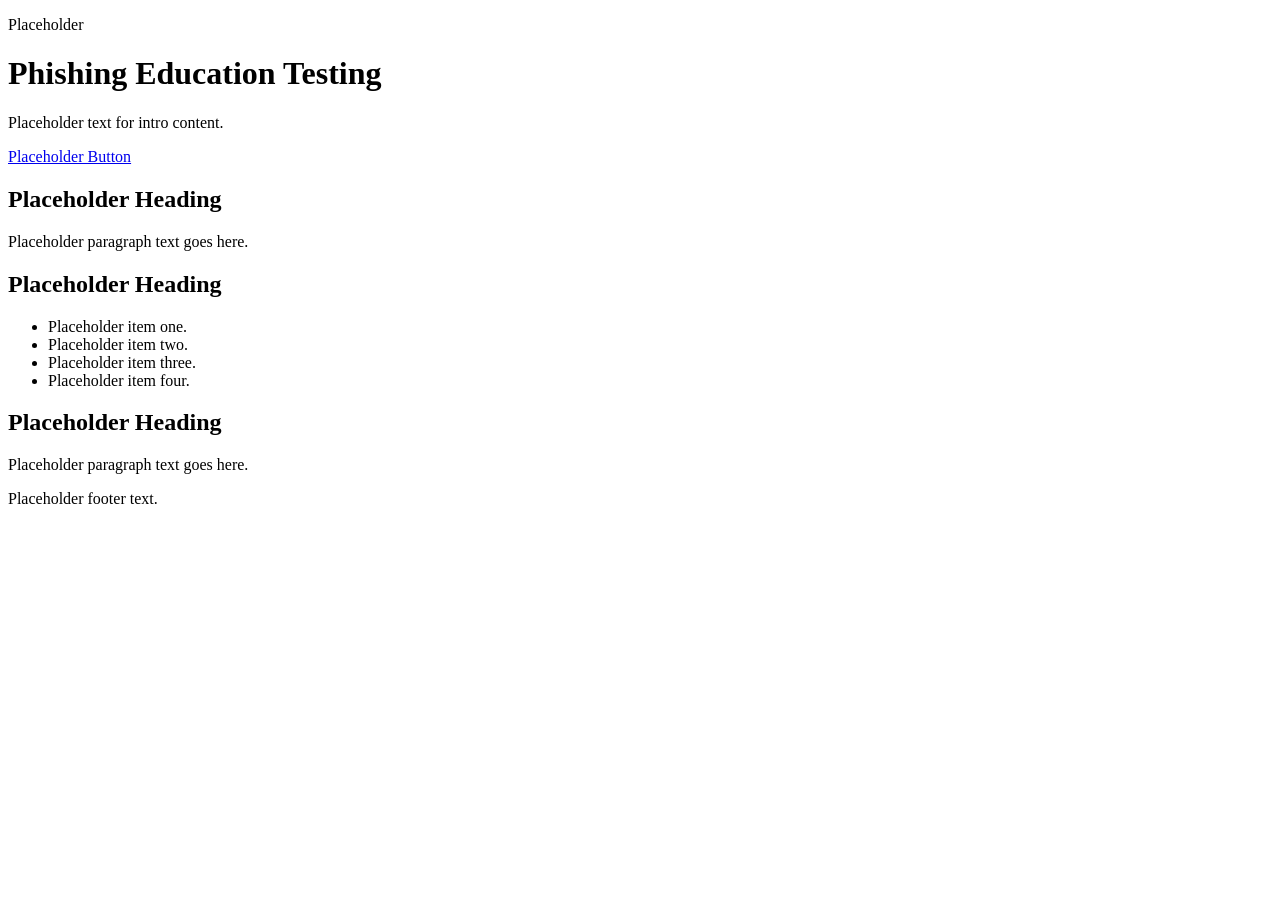
==== index.html @ fb01d498 "Update header title for phishing education page" ====
<!DOCTYPE html>
<html lang="en">
  <head>
    <meta charset="UTF-8" />
    <meta name="viewport" content="width=device-width, initial-scale=1.0" />
    <title>Phishing Education Testing</title>
    <meta name="description" content="Placeholder site for a phishing education project." />
    <link rel="stylesheet" href="styles.css" />
  </head>
  <body>
    <header class="hero">
      <div class="container">
        <p class="eyebrow">Placeholder</p>
        <h1>Phishing Education Testing</h1>
        <p class="subtitle">Placeholder text for intro content.</p>
        <a class="button" href="#section-one">Placeholder Button</a>
      </div>
    </header>

    <main>
      <section class="section" id="section-one">
        <div class="container">
          <h2>Placeholder Heading</h2>
          <p>Placeholder paragraph text goes here.</p>
        </div>
      </section>

      <section class="section alt">
        <div class="container">
          <h2>Placeholder Heading</h2>
          <ul>
            <li>Placeholder item one.</li>
            <li>Placeholder item two.</li>
            <li>Placeholder item three.</li>
            <li>Placeholder item four.</li>
          </ul>
        </div>
      </section>

      <section class="section">
        <div class="container">
          <h2>Placeholder Heading</h2>
          <p>Placeholder paragraph text goes here.</p>
        </div>
      </section>
    </main>

    <footer class="footer">
      <div class="container">
        <p>Placeholder footer text.</p>
      </div>
    </footer>
  </body>
</html>
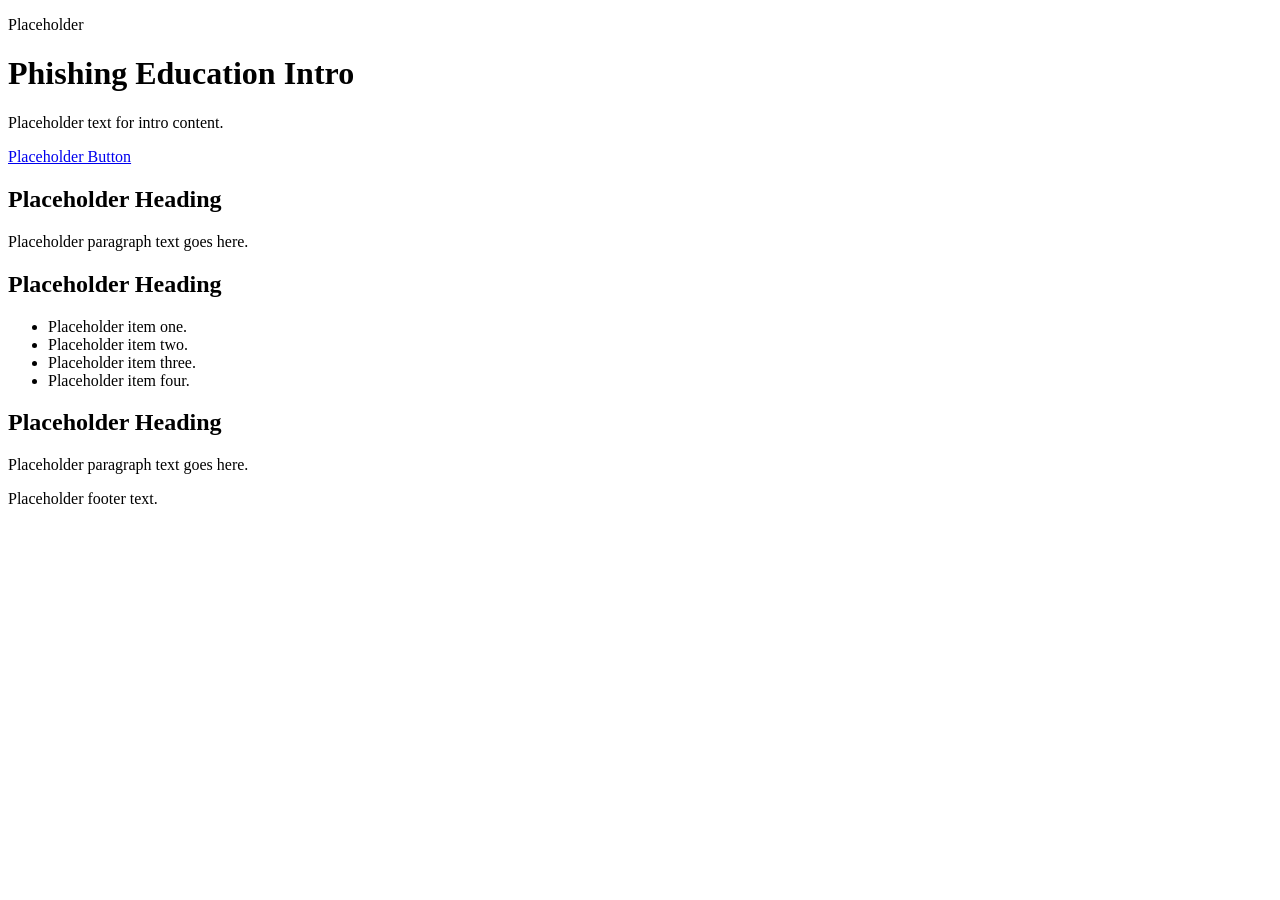
==== commit 950f533a: "Local Commit Test" ====
--- a/index.html
+++ b/index.html
@@ -11,7 +11,7 @@
     <header class="hero">
       <div class="container">
         <p class="eyebrow">Placeholder</p>
-        <h1>Phishing Education Testing</h1>
+        <h1>Phishing Education Intro</h1>
         <p class="subtitle">Placeholder text for intro content.</p>
         <a class="button" href="#section-one">Placeholder Button</a>
       </div>
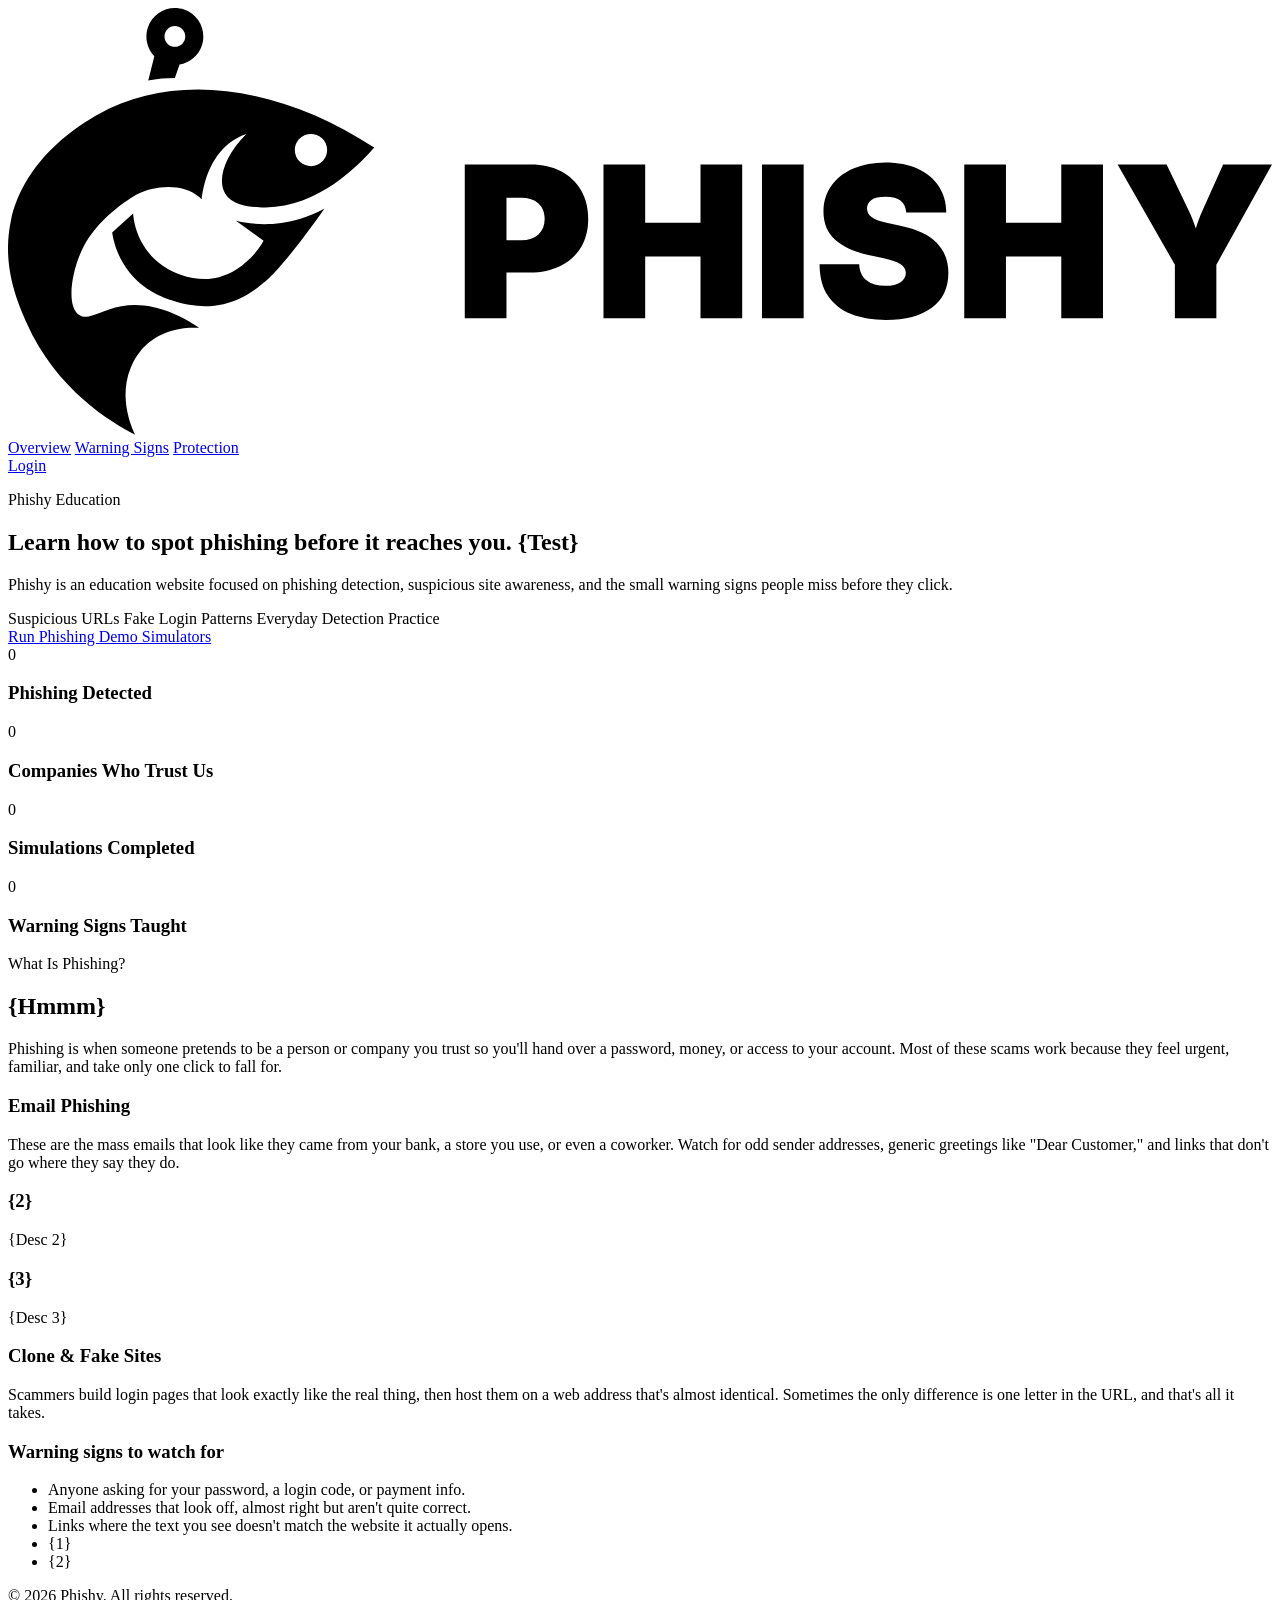
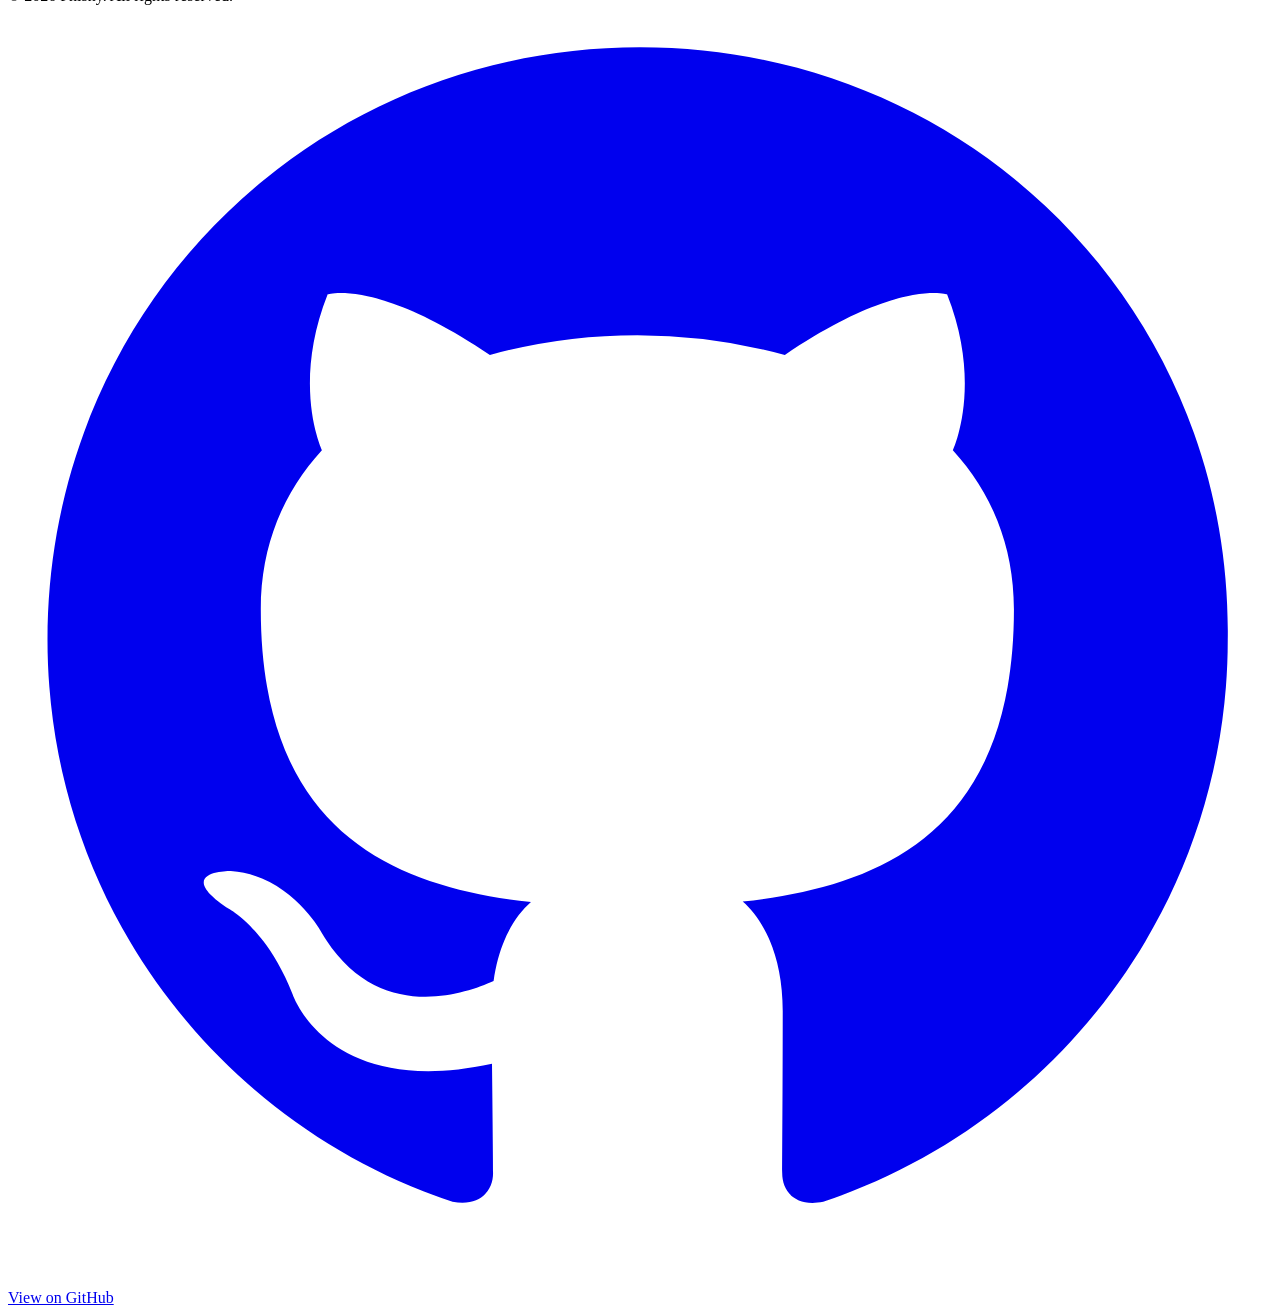
==== commit 69c549c5: "Fixed HTML In URL" ====
--- a/index.html
+++ b/index.html
@@ -5,49 +5,180 @@
     <meta name="viewport" content="width=device-width, initial-scale=1.0" />
     <title>Phishing Education Testing</title>
     <meta name="description" content="Placeholder site for a phishing education project." />
-    <link rel="stylesheet" href="styles.css" />
+    <link rel="icon" type="image/png" href="assets/icon.svg" />
+    <link rel="preconnect" href="https://fonts.googleapis.com" />
+    <link rel="preconnect" href="https://fonts.gstatic.com" crossorigin />
+    <link
+      href="https://fonts.googleapis.com/css2?family=Poppins:wght@400;500;600;700&display=swap"
+      rel="stylesheet"
+    />
+    <link rel="stylesheet" href="css/styles.css" />
+    <script src="js/script.js" defer></script>
   </head>
   <body>
-    <header class="hero">
-      <div class="container">
-        <p class="eyebrow">Placeholder</p>
-        <h1>Phishing Education Intro</h1>
-        <p class="subtitle">Placeholder text for intro content.</p>
-        <a class="button" href="#section-one">Placeholder Button</a>
+    <header class="top-bar">
+      <div class="top-bar-shell top-bar-inner">
+        <div class="top-bar-left">
+          <a class="brand" href="#">
+            <svg
+              class="topbar-logo"
+              id="Layer_2"
+              data-name="Layer 2"
+              xmlns="http://www.w3.org/2000/svg"
+              viewBox="0 0 509.56 172.07"
+              aria-label="Phishy by Group 5"
+              role="img"
+            >
+              <g id="Layer_3" data-name="Layer 3">
+                <g>
+                  <path
+                    class="logo-accent"
+                    d="M91.88,85.73c3.72,2.69,7.43,5.38,11.15,8.08-1.21,2.16-3.29,5.32-6.69,8.33-2.05,1.82-5.66,4.98-11.3,6.4-4.79,1.21-9.96.86-15.49-1.04-7.07-2.43-11.16-6.92-12.14-8.04-5.78-6.55-6.75-13.91-6.98-16.58-2.81,2.55-5.63,5.1-8.44,7.65.49,3.24,1.96,9.81,7.01,16.1,5.88,7.3,13.16,9.92,16.99,11.23,8.02,2.76,14.97,2.88,20.87,1.55,8.08-1.82,13.3-6.22,16.96-9.26,1.44-1.2,3.92-3.39,10.4-11.42,3.43-4.26,8.1-10.3,13.33-17.91-3.51,1.97-9.47,4.76-17.36,5.85-7.9,1.09-14.39.03-18.3-.92Z"
+                  />
+                  <path
+                    class="logo-accent"
+                    d="M56.51,29.27c1.63-.33,3.46-.62,5.45-.81,1.92-.18,3.7-.24,5.31-.23.63-1.81,1.26-3.62,1.89-5.43,4.02-.67,7.54-3.47,8.96-7.59,2.06-5.99-1.13-12.52-7.12-14.58-5.99-2.06-12.52,1.13-14.58,7.12-1.45,4.2-.31,8.67,2.57,11.67-.83,3.29-1.65,6.57-2.48,9.86ZM64.16,8.69c1.54-1.72,4.19-1.87,5.91-.33,1.72,1.54,1.87,4.19.33,5.91-1.54,1.72-4.19,1.87-5.91.33-1.72-1.54-1.87-4.19-.33-5.91Z"
+                  />
+                </g>
+                <g class="logo-primary">
+                  <path d="M184.14,125.05v-61.99h26.71c4.6,0,8.63.91,12.09,2.73,3.45,1.82,6.14,4.38,8.07,7.68,1.93,3.3,2.89,7.16,2.89,11.57s-.98,8.27-2.95,11.5c-1.97,3.23-4.73,5.73-8.28,7.49-3.55,1.76-7.68,2.64-12.4,2.64h-9.32v18.39h-16.81ZM200.95,93.6h5.91c2.97,0,5.29-.78,6.97-2.33,1.68-1.55,2.52-3.63,2.52-6.24s-.84-4.78-2.52-6.26c-1.68-1.48-4-2.23-6.97-2.23h-5.91v17.06Z" />
+                  <path d="M240.06,125.05v-61.99h16.81v23.55h22.3v-23.55h16.81v61.99h-16.81v-24.88h-22.3v24.88h-16.81Z" />
+                  <path d="M320.76,63.06v61.99h-16.81v-61.99h16.81Z" />
+                  <path d="M353.96,125.8c-5.38,0-10.07-.8-14.08-2.39-4.01-1.6-7.12-4.06-9.34-7.38s-3.34-7.59-3.37-12.77h15.97c.14,2.86,1.12,5.03,2.95,6.51,1.83,1.48,4.37,2.23,7.61,2.23,2.69,0,4.74-.49,6.14-1.48,1.4-.98,2.1-2.24,2.1-3.76,0-1.39-.69-2.55-2.08-3.49-1.39-.94-3.8-1.77-7.24-2.5l-6.24-1.33c-5.46-1.16-9.77-3.15-12.92-5.97-3.15-2.81-4.72-6.65-4.72-11.5,0-3.94,1.07-7.38,3.2-10.34,2.13-2.95,5.08-5.26,8.84-6.91,3.76-1.65,8.09-2.48,13-2.48s9.35.84,13,2.52c3.65,1.68,6.46,4.04,8.45,7.07,1.98,3.04,2.99,6.58,3.02,10.63h-16.14c-.14-2.02-.88-3.6-2.23-4.72s-3.38-1.68-6.09-1.68-4.51.44-5.7,1.33-1.79,2.02-1.79,3.41c0,1.47.65,2.66,1.96,3.58,1.3.92,3.43,1.69,6.37,2.33l5.08,1.08c6.85,1.44,11.79,3.79,14.83,7.03s4.56,7.22,4.56,11.94c0,6.13-2.23,10.84-6.68,14.12-4.45,3.29-10.6,4.93-18.45,4.93Z" />
+                  <path d="M385.5,125.05v-61.99h16.81v23.55h22.3v-23.55h16.81v61.99h-16.81v-24.88h-22.3v24.88h-16.81Z" />
+                  <path d="M470.41,125.05v-21.55l-23.09-40.44h19.76l8.94,18.72c.55,1.14,1.06,2.29,1.52,3.45s.89,2.4,1.31,3.7c.8-2.64,1.69-5.02,2.66-7.16l8.36-18.72h19.68l-22.42,40.44v21.55h-16.72Z" />
+                </g>
+                <path
+                  class="logo-primary"
+                  d="M36.27,42.96c-5.64,3.22-29.71,16.98-35.16,43.08-3.72,17.8,2.76,32.61,6.37,40.82,11.84,26.92,34.33,40.3,43.81,45.2-1.38-2.84-6.84-14.9-1.82-27.08,2.16-5.24,5.39-8.37,6.09-9.02,8.19-7.73,19-7.2,21.46-7.02-8.16-5.5-19.29-10.78-31.29-8.72-8.71,1.49-13.19,6.04-17.04,3.51-5.41-3.55-3.06-18.15,1.74-27.44,5.86-11.34,17.38-18.59,20.26-20.41.39-.25.62-.4.97-.59,8.11-4.27,19.31-4.45,25.42.9h0s0,0,0,0c.38.34.72.66,1.02.94.4-3.71,2.3-17.07,12.92-23.9,1.4-.9,3.07-1.77,5.07-2.46-8.75,8.7-11.91,18.54-8.51,24.11,3.22,5.28,11.55,5.43,15.6,5.51,21.42.38,38.09-16.8,44.43-24.11-37.49-24.81-80.46-30.98-111.35-13.32ZM126.99,61.61c-2.4,2.68-6.52,2.91-9.2.51-2.68-2.4-2.91-6.52-.51-9.2,2.4-2.68,6.52-2.91,9.2-.51,2.68,2.4,2.91,6.52.51,9.2Z"
+                />
+            </svg>
+          </a>
+          <nav class="top-nav" aria-label="Primary">
+            <a href="#">Overview</a>
+            <a href="#">Warning Signs</a>
+            <a href="#">Protection</a>
+          </nav>
+        </div>
+        <a class="login-button" href="#login">Login</a>
       </div>
     </header>
 
-    <main>
-      <section class="section" id="section-one">
-        <div class="container">
-          <h2>Placeholder Heading</h2>
-          <p>Placeholder paragraph text goes here.</p>
+    <section class="hero-section">
+      <div class="hero-island">
+        <div class="container hero-layout">
+          <div class="hero-copy">
+            <p class="eyebrow">Phishy Education</p>
+            <h1>Learn how to spot phishing before it reaches you. {Test}</h1>
+            <p class="subtitle">
+              Phishy is an education website focused on phishing detection, suspicious site awareness,
+              and the small warning signs people miss before they click.
+            </p>
+            <div class="hero-proof">
+              <span>Suspicious URLs</span>
+              <span>Fake Login Patterns</span>
+              <span>Everyday Detection Practice</span>
+            </div>
+            <a class="hero-demo-button" href="demo/">Run Phishing Demo Simulators</a>
+          </div>
         </div>
-      </section>
+      </div>
+    </section>
 
-      <section class="section alt">
-        <div class="container">
-          <h2>Placeholder Heading</h2>
+    <section class="info-band-section">
+      <div class="container info-band-layout">
+        <article class="info-band-item">
+          <span class="info-band-value" data-count="12480">0</span>
+          <h3>Phishing Detected</h3>
+        </article>
+        <article class="info-band-item">
+          <span class="info-band-value" data-count="38">0</span>
+          <h3>Companies Who Trust Us</h3>
+        </article>
+        <article class="info-band-item">
+          <span class="info-band-value" data-count="4920">0</span>
+          <h3>Simulations Completed</h3>
+        </article>
+        <article class="info-band-item">
+          <span class="info-band-value" data-count="87">0</span>
+          <h3>Warning Signs Taught</h3>
+        </article>
+      </div>
+    </section>
+
+    <section class="phishing-info-section">
+      <div class="container phishing-info-layout">
+        <header class="phishing-info-header">
+          <p class="eyebrow">What Is Phishing?</p>
+          <h2>{Hmmm}</h2>
+          <p class="phishing-info-lede">
+            Phishing is when someone pretends to be a person or company you trust so you'll hand over
+            a password, money, or access to your account. Most of these scams work because they feel
+            urgent, familiar, and take only one click to fall for.
+          </p>
+        </header>
+
+        <div class="phishing-info-grid">
+          <article class="phishing-info-card">
+            <h3>Email Phishing</h3>
+            <p>
+              These are the mass emails that look like they came from your bank, a store you use, or even
+              a coworker. Watch for odd sender addresses, generic greetings like "Dear Customer," and
+              links that don't go where they say they do.
+            </p>
+          </article>
+          <article class="phishing-info-card">
+            <h3>{2}</h3>
+            <p>
+              {Desc 2}
+            </p>
+          </article>
+          <article class="phishing-info-card">
+            <h3>{3}</h3>
+            <p>
+              {Desc 3}
+            </p>
+          </article>
+          <article class="phishing-info-card">
+            <h3>Clone &amp; Fake Sites</h3>
+            <p>
+              Scammers build login pages that look exactly like the real thing, then host them on a
+              web address that's almost identical. Sometimes the only difference is one letter in the
+              URL, and that's all it takes.
+            </p>
+          </article>
+        </div>
+
+        <div class="phishing-signs">
+          <h3>Warning signs to watch for</h3>
           <ul>
-            <li>Placeholder item one.</li>
-            <li>Placeholder item two.</li>
-            <li>Placeholder item three.</li>
-            <li>Placeholder item four.</li>
+            <li>Anyone asking for your password, a login code, or payment info.</li>
+            <li>Email addresses that look off, almost right but aren't quite correct.</li>
+            <li>Links where the text you see doesn't match the website it actually opens.</li>
+            <li>{1}</li>
+            <li>{2}</li>
           </ul>
         </div>
-      </section>
+      </div>
+    </section>
 
-      <section class="section">
-        <div class="container">
-          <h2>Placeholder Heading</h2>
-          <p>Placeholder paragraph text goes here.</p>
-        </div>
-      </section>
-    </main>
-
-    <footer class="footer">
-      <div class="container">
-        <p>Placeholder footer text.</p>
+    <footer class="site-footer">
+      <div class="container site-footer-inner">
+        <p class="site-footer-copy">&copy; 2026 Phishy. All rights reserved.</p>
+        <a
+          class="site-footer-link"
+          href="https://github.com/Xylemo/Phishing-Awarness-Website"
+          target="_blank"
+          rel="noopener noreferrer"
+        >
+          <svg class="site-footer-icon" viewBox="0 0 24 24" aria-hidden="true">
+            <path
+              fill="currentColor"
+              d="M12 .5C5.73.5.75 5.48.75 11.75c0 4.97 3.22 9.18 7.69 10.67.56.1.77-.24.77-.54 0-.27-.01-1.15-.02-2.08-3.13.68-3.79-1.33-3.79-1.33-.51-1.29-1.25-1.64-1.25-1.64-1.02-.7.08-.69.08-.69 1.13.08 1.72 1.16 1.72 1.16 1 1.72 2.63 1.22 3.27.93.1-.73.39-1.22.71-1.5-2.5-.28-5.13-1.25-5.13-5.56 0-1.23.44-2.23 1.16-3.02-.12-.28-.5-1.42.11-2.96 0 0 .94-.3 3.08 1.15a10.66 10.66 0 015.6 0c2.14-1.45 3.08-1.15 3.08-1.15.61 1.54.23 2.68.11 2.96.72.79 1.16 1.79 1.16 3.02 0 4.32-2.64 5.27-5.15 5.55.4.35.76 1.03.76 2.08 0 1.5-.01 2.71-.01 3.08 0 .3.2.65.78.54 4.46-1.49 7.68-5.7 7.68-10.67C23.25 5.48 18.27.5 12 .5z"
+            />
+          </svg>
+          <span>View on GitHub</span>
+        </a>
       </div>
     </footer>
   </body>
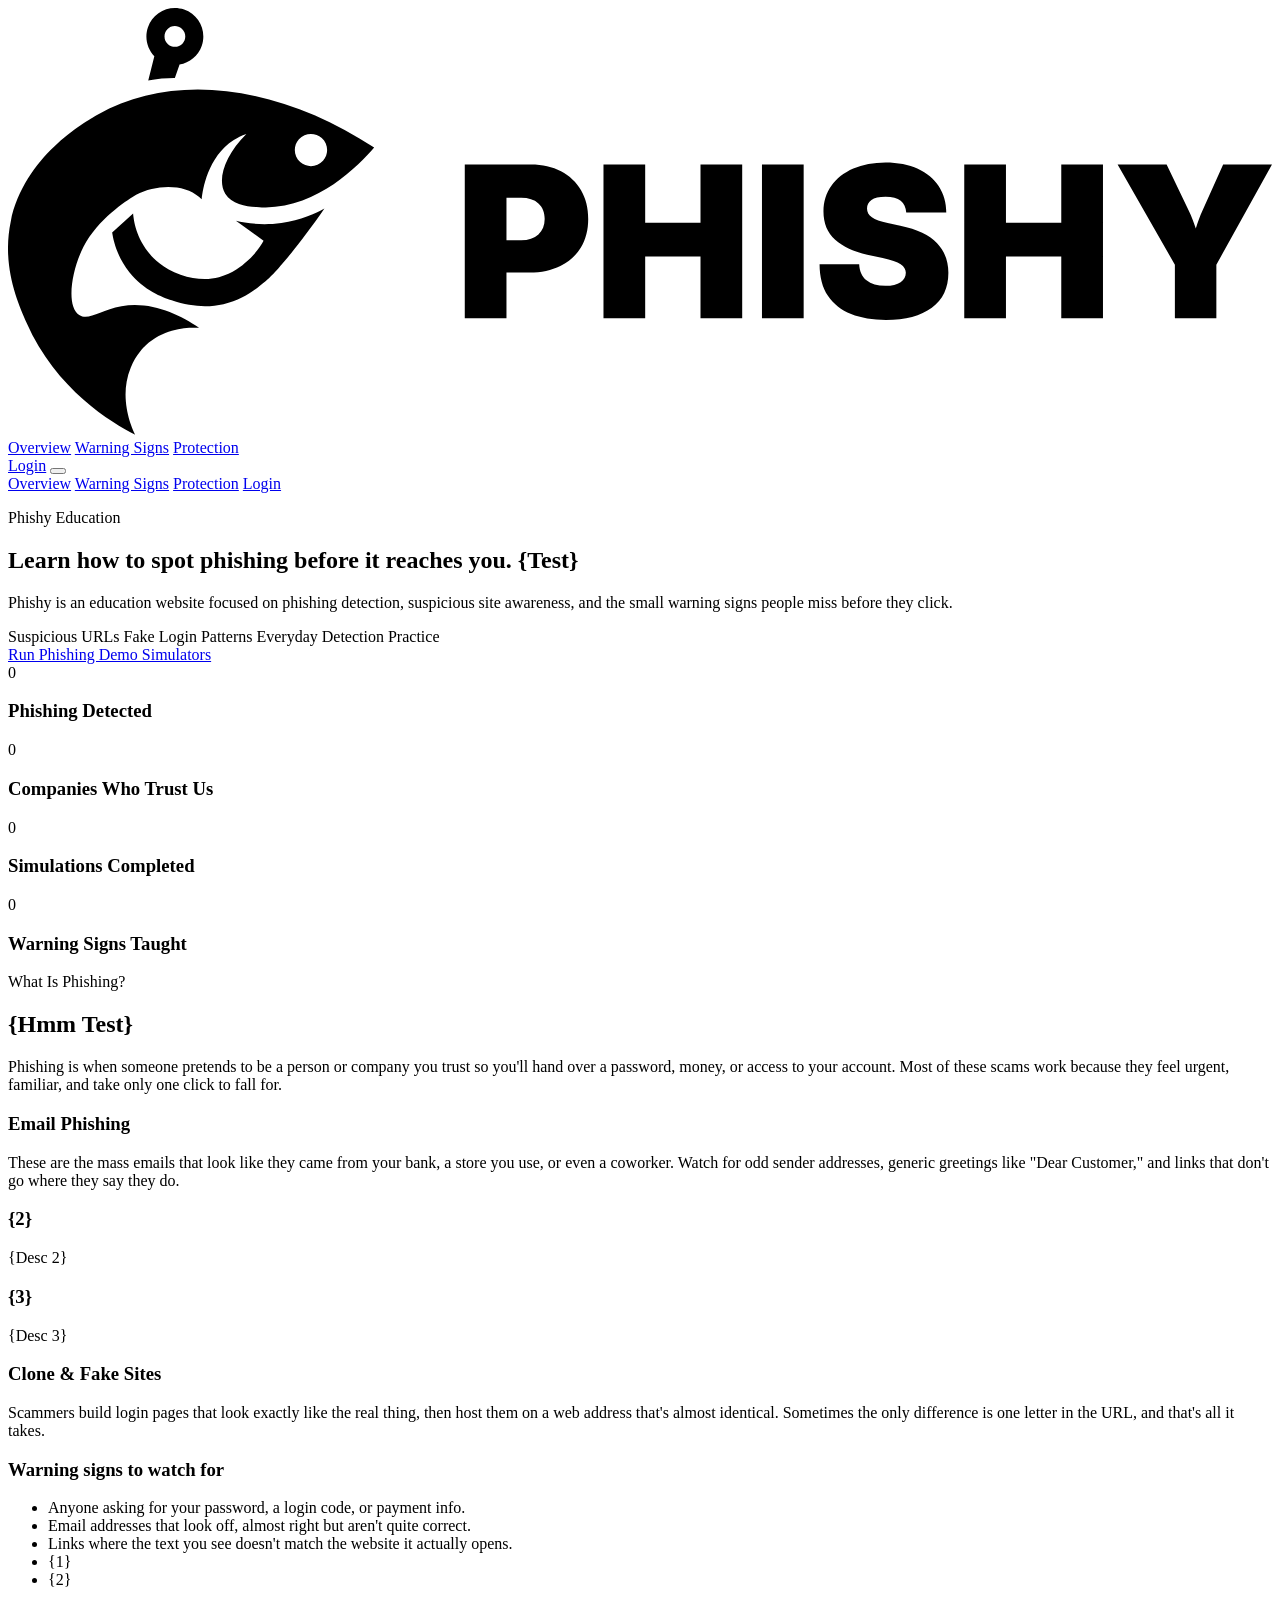
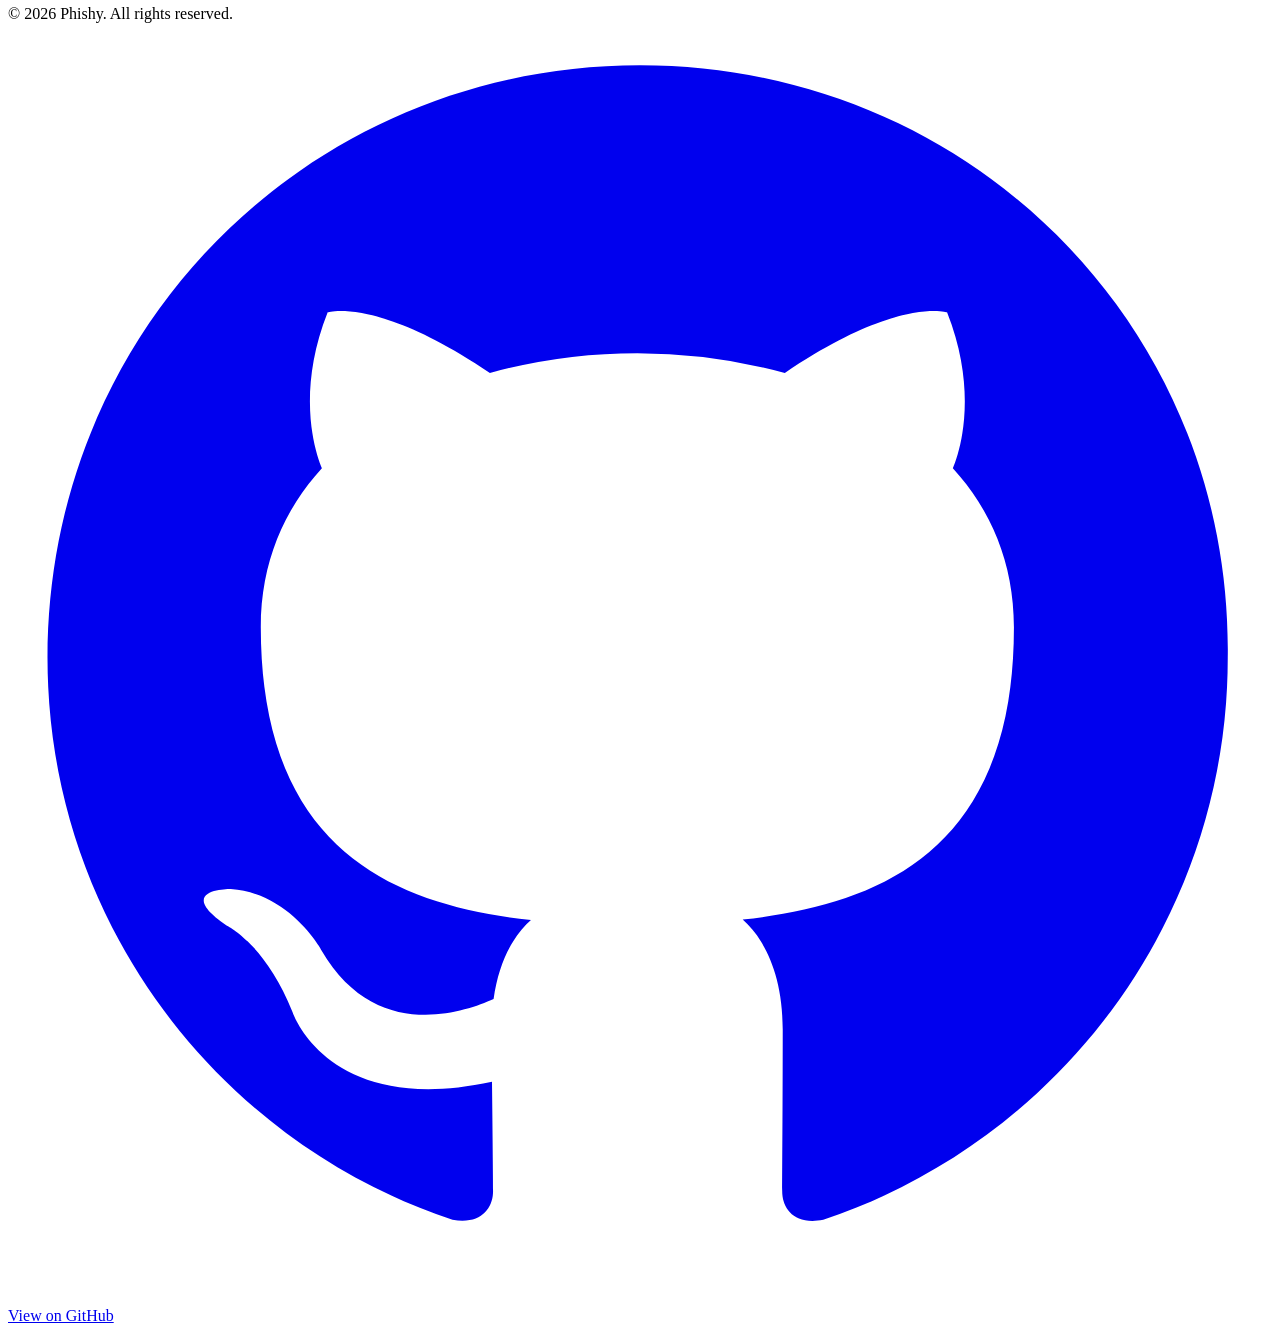
==== commit 3b67beea: "Update header text in phishing info section" ====
--- a/index.html
+++ b/index.html
@@ -17,7 +17,8 @@
   </head>
   <body>
     <header class="top-bar">
-      <div class="top-bar-shell top-bar-inner">
+      <div class="top-bar-shell">
+       <div class="top-bar-inner">
         <div class="top-bar-left">
           <a class="brand" href="#">
             <svg
@@ -61,6 +62,22 @@
           </nav>
         </div>
         <a class="login-button" href="#login">Login</a>
+        <button
+          class="menu-toggle"
+          type="button"
+          aria-label="Toggle menu"
+          aria-expanded="false"
+          aria-controls="top-bar-menu"
+        >
+          <span></span><span></span><span></span>
+        </button>
+        <div class="top-bar-menu" id="top-bar-menu">
+          <a href="#">Overview</a>
+          <a href="#">Warning Signs</a>
+          <a href="#">Protection</a>
+          <a href="#login" class="top-bar-menu-login">Login</a>
+        </div>
+       </div>
       </div>
     </header>
 
@@ -110,7 +127,7 @@
       <div class="container phishing-info-layout">
         <header class="phishing-info-header">
           <p class="eyebrow">What Is Phishing?</p>
-          <h2>{Hmmm}</h2>
+          <h2>{Hmm Test}</h2>
           <p class="phishing-info-lede">
             Phishing is when someone pretends to be a person or company you trust so you'll hand over
             a password, money, or access to your account. Most of these scams work because they feel
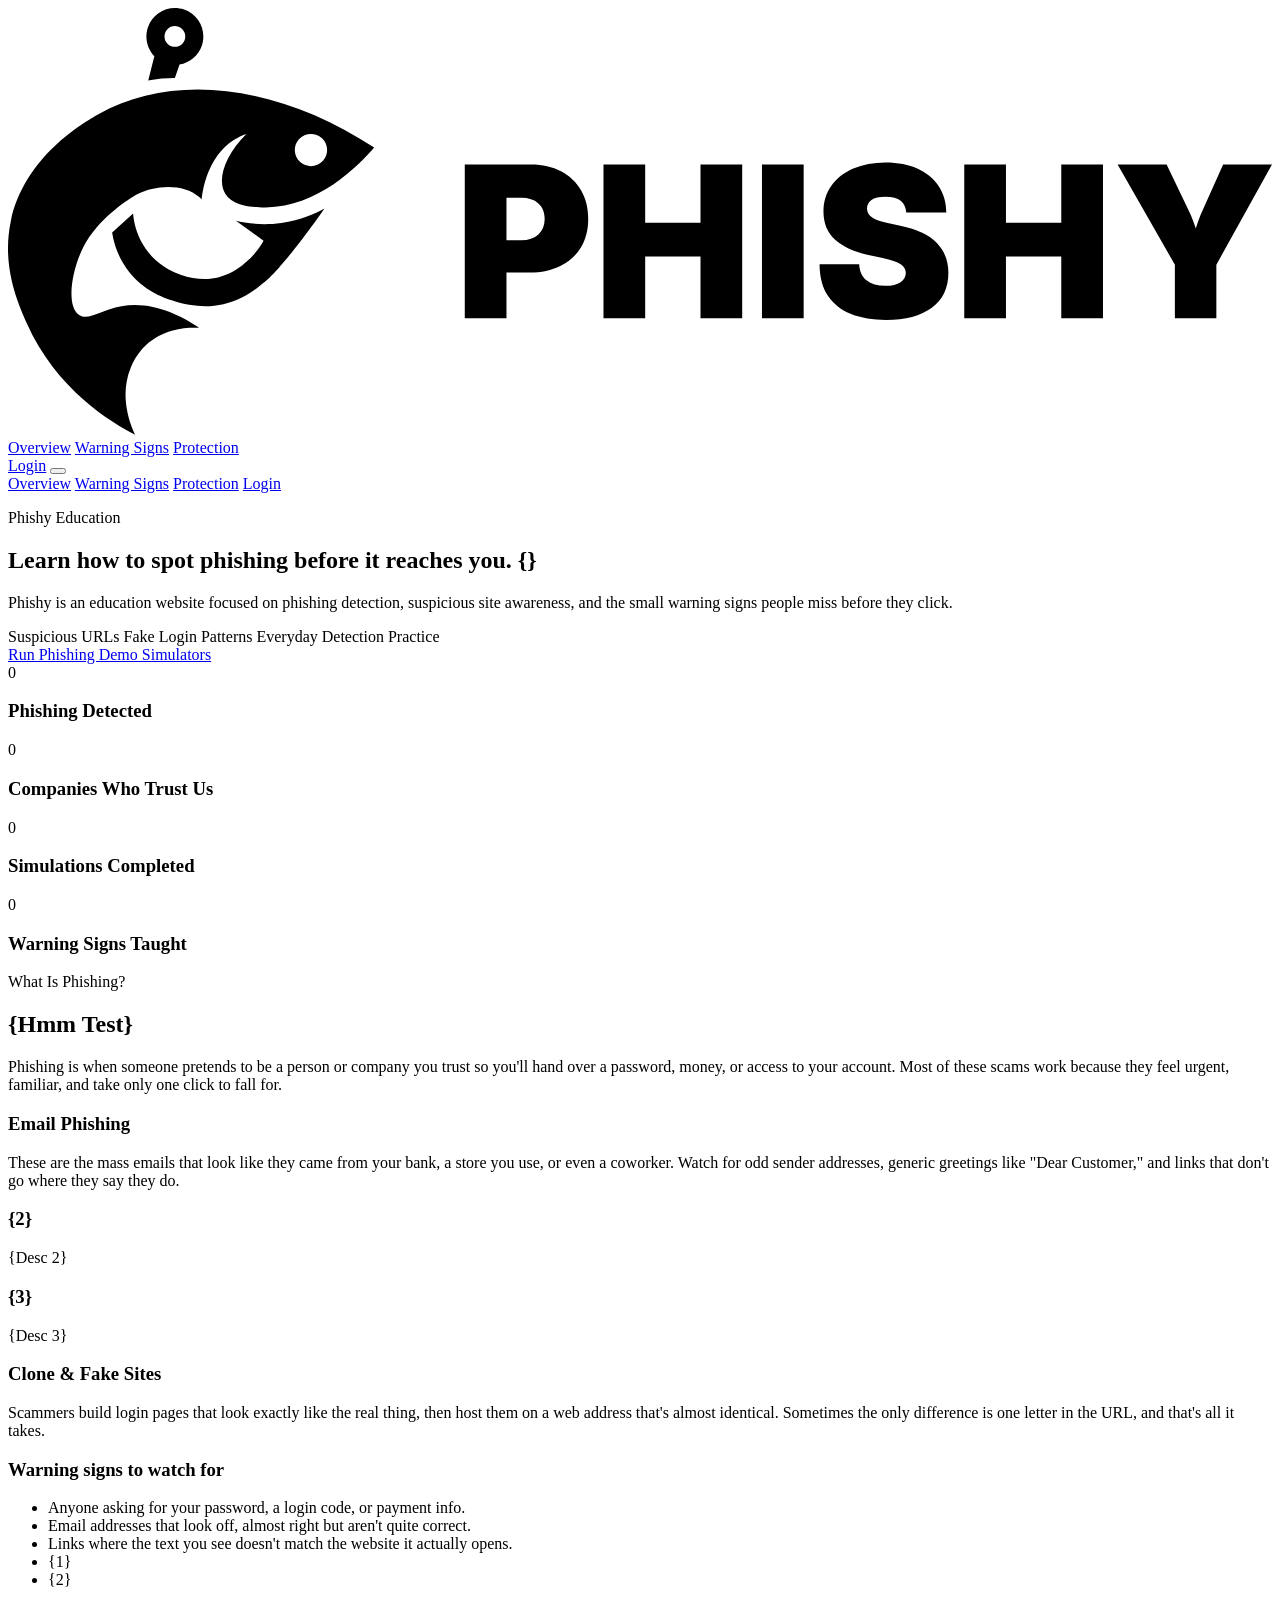
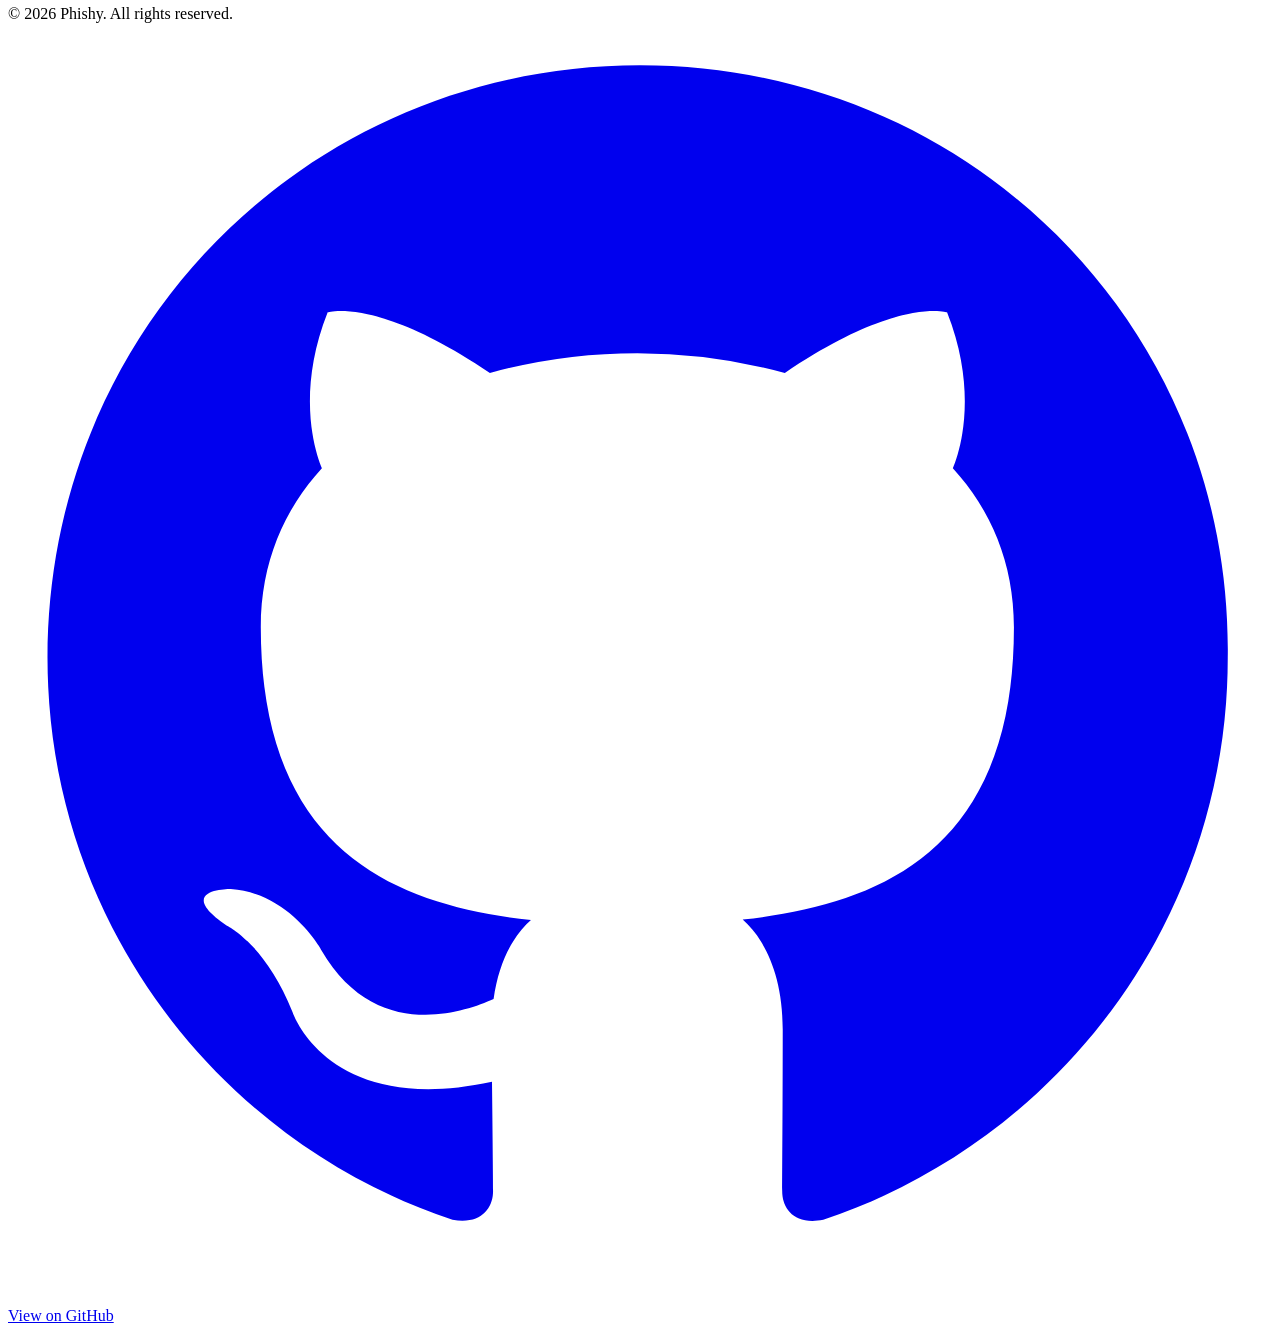
==== commit 3fc4e5e1: "Test" ====
--- a/index.html
+++ b/index.html
@@ -86,7 +86,7 @@
         <div class="container hero-layout">
           <div class="hero-copy">
             <p class="eyebrow">Phishy Education</p>
-            <h1>Learn how to spot phishing before it reaches you. {Test}</h1>
+            <h1>Learn how to spot phishing before it reaches you. {}</h1>
             <p class="subtitle">
               Phishy is an education website focused on phishing detection, suspicious site awareness,
               and the small warning signs people miss before they click.
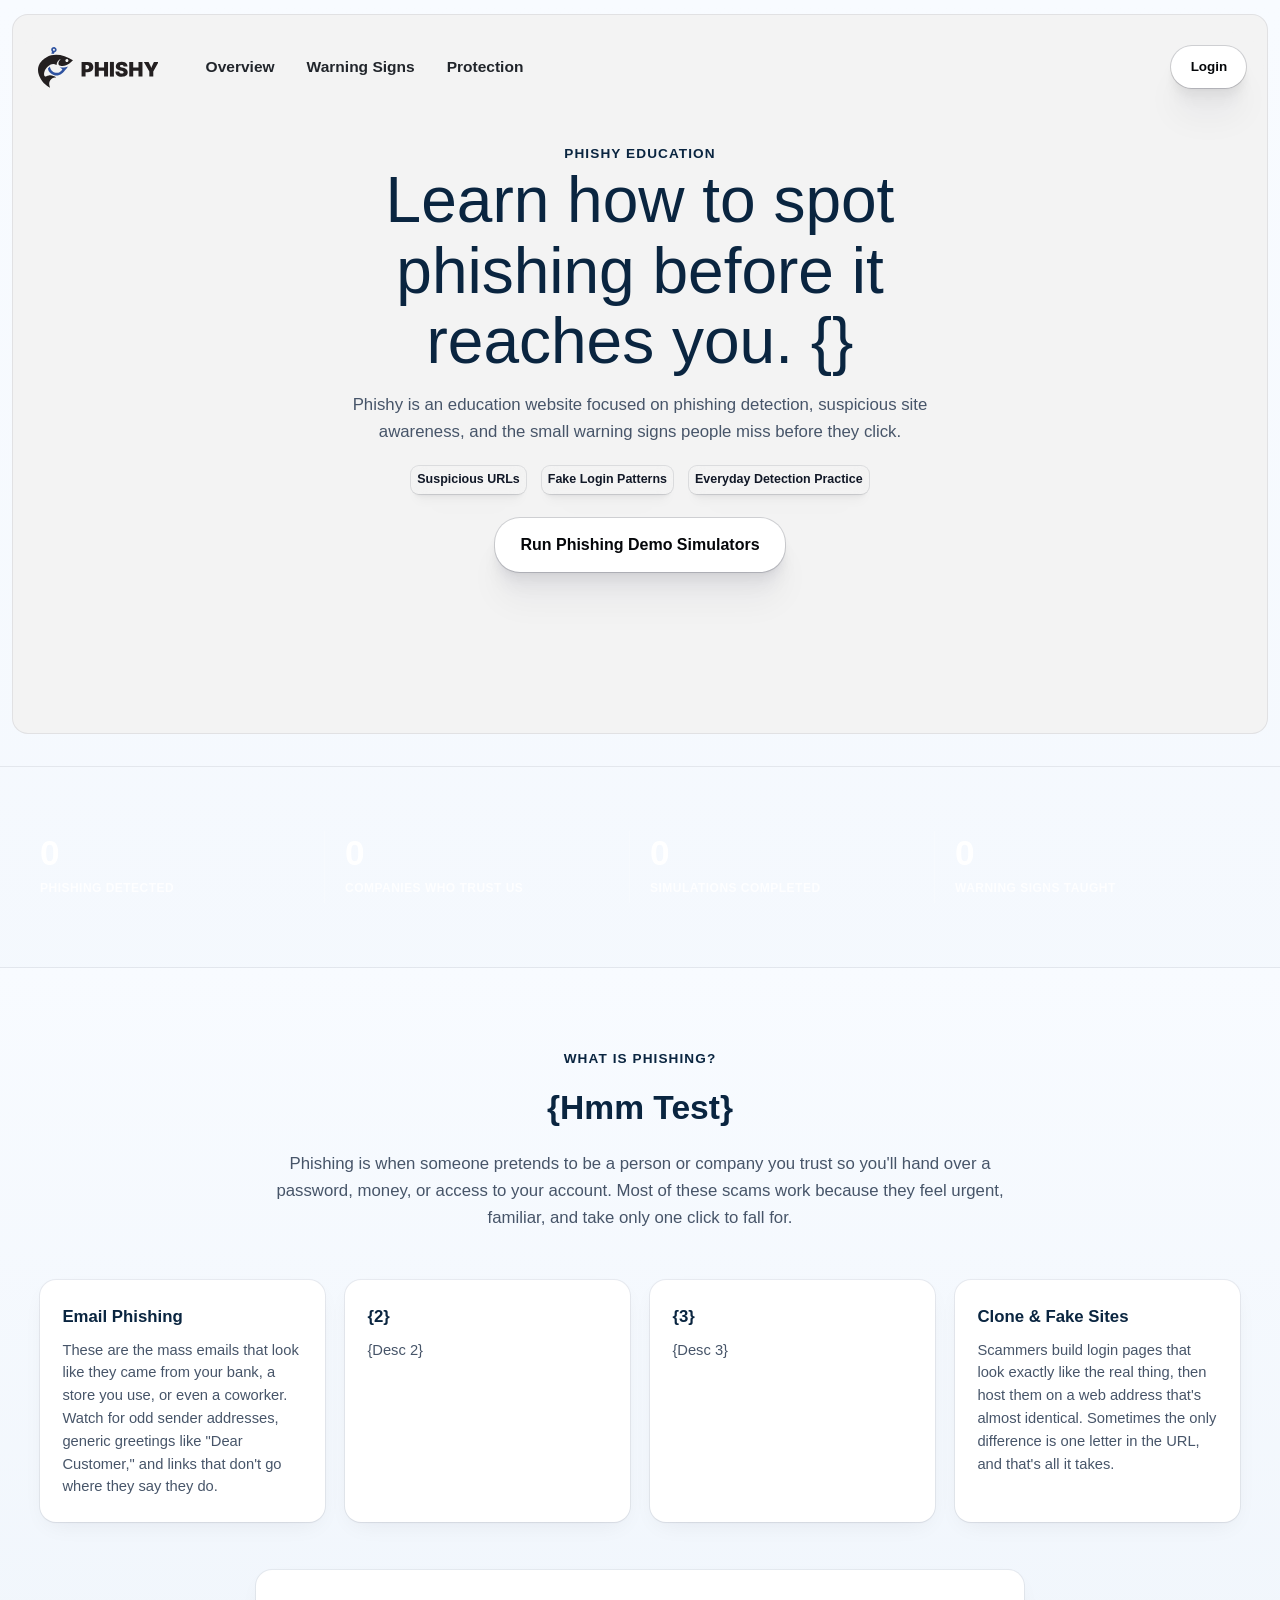
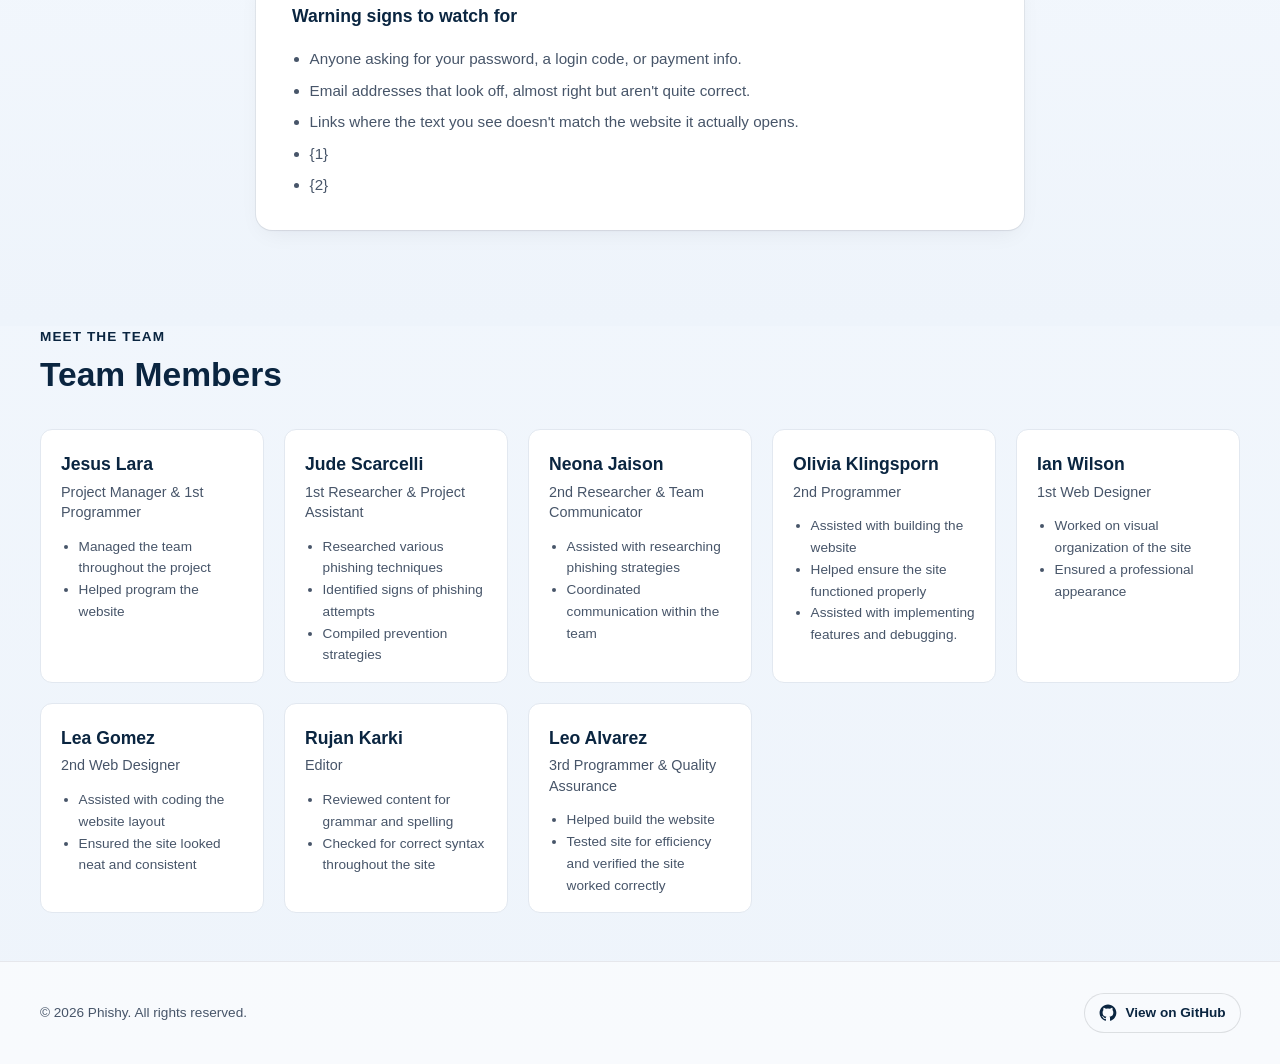
==== commit b7a9e9c6: "Added team section and styling" ====
--- a/index.html
+++ b/index.html
@@ -179,6 +179,93 @@
       </div>
     </section>
 
+    <section class="team-section">
+  <div class="container team-layout">
+    <header class="team-header">
+      <p class="eyebrow">Meet The Team</p>
+      <h2>Team Members</h2>
+    </header>
+
+    <div class="team-grid">
+
+      <div class="team-card">
+        <h3>Jesus Lara</h3>
+        <p class="team-card-role">Project Manager & 1st Programmer</p>
+        <ul>
+          <li>Managed the team throughout the project</li>
+          <li>Helped program the website</li>
+        </ul>
+      </div>
+
+      <div class="team-card">
+        <h3>Jude Scarcelli</h3>
+        <p class="team-card-role">1st Researcher & Project Assistant</p>
+        <ul>
+          <li>Researched various phishing techniques</li>
+          <li>Identified signs of phishing attempts</li>
+          <li>Compiled prevention strategies</li>
+        </ul>
+      </div>
+
+      <div class="team-card">
+        <h3>Neona Jaison</h3>
+        <p class="team-card-role">2nd Researcher & Team Communicator</p>
+        <ul>
+          <li>Assisted with researching phishing strategies</li>
+          <li>Coordinated communication within the team</li>
+        </ul>
+      </div>
+
+      <div class="team-card">
+        <h3>Olivia Klingsporn</h3>
+        <p class="team-card-role">2nd Programmer</p>
+        <ul>
+          <li>Assisted with building the website</li>
+          <li>Helped ensure the site functioned properly</li>
+          <li>Assisted with implementing features and debugging.</li>
+        </ul>
+      </div>
+
+      <div class="team-card">
+        <h3>Ian Wilson</h3>
+        <p class="team-card-role">1st Web Designer</p>
+        <ul>
+          <li>Worked on visual organization of the site</li>
+          <li>Ensured a professional appearance</li>
+        </ul>
+      </div>
+
+      <div class="team-card">
+        <h3>Lea Gomez</h3>
+        <p class="team-card-role">2nd Web Designer</p>
+        <ul>
+          <li>Assisted with coding the website layout</li>
+          <li>Ensured the site looked neat and consistent</li>
+        </ul>
+      </div>
+
+      <div class="team-card">
+        <h3>Rujan Karki</h3>
+        <p class="team-card-role">Editor</p>
+        <ul>
+          <li>Reviewed content for grammar and spelling</li>
+          <li>Checked for correct syntax throughout the site</li>
+        </ul>
+      </div>
+
+      <div class="team-card">
+        <h3>Leo Alvarez</h3>
+        <p class="team-card-role">3rd Programmer & Quality Assurance</p>
+        <ul>
+          <li>Helped build the website</li>
+          <li>Tested site for efficiency and verified the site worked correctly</li>
+        </ul>
+      </div>
+
+    </div>
+  </div>
+</section>
+
     <footer class="site-footer">
       <div class="container site-footer-inner">
         <p class="site-footer-copy">&copy; 2026 Phishy. All rights reserved.</p>
--- a/css/styles.css
+++ b/css/styles.css
@@ -0,0 +1,1194 @@
+:root {
+  --bg: #0f172a;
+  --panel: #ffffff;
+  --text: #0f172a;
+  --muted: #475569;
+  --heading: #0a2540;
+  --accent: #679fd5;
+  --accent-dark: #679fd5;
+  --soft: #e2e8f0;
+  --surface: #f7f9fc;
+}
+
+* {
+  box-sizing: border-box;
+}
+
+body {
+  margin: 0;
+  font-family: "Poppins", Arial, Helvetica, sans-serif;
+  font-size: 15px;
+  line-height: 1.6;
+  color: var(--text);
+  background: linear-gradient(180deg, #f8fbff 0%, #eef4fb 100%);
+}
+
+.hero-island {
+  width: min(1900px, calc(100% - 1.5rem));
+  min-height: clamp(45rem, 60vh, 44rem);
+  margin: 0 auto;
+  border-radius: 1rem;
+  border: 1px solid rgba(17, 24, 39, 0.08);
+  background: #f3f3f3;
+}
+
+a {
+  color: inherit;
+}
+
+.container {
+  width: min(1200px, calc(100% - 2rem));
+  margin: 0 auto;
+}
+
+.top-bar-shell {
+  width: min(1320px, calc(100% - 2rem));
+  margin: 0 auto;
+}
+
+.top-bar {
+  position: sticky;
+  top: 2rem;
+  z-index: 20;
+  padding: 0 0 1rem;
+}
+
+.top-bar-shell {
+  background: rgba(255, 255, 255, 0);
+  border: 0px solid transparent;
+  border-radius: 999px;
+  backdrop-filter: blur(0);
+  box-shadow: 0 18px 40px rgba(15, 23, 42, 0);
+  transition:
+    background 180ms ease,
+    border-color 180ms ease,
+    box-shadow 180ms ease,
+    backdrop-filter 180ms ease;
+}
+
+.top-bar.is-scrolled .top-bar-shell {
+  border-style: none;
+  border-color: #b9bfca;
+  background-color: #ffffff;
+  background: rgba(255, 255, 255, 0.82);
+  backdrop-filter: blur(18px);
+  box-shadow:
+    0 32px 32px rgba(17, 24, 39, 0.04),
+    0 16px 16px rgba(17, 24, 39, 0.04),
+    0 8px 8px rgba(17, 24, 39, 0.04),
+    0 4px 4px -2px rgba(17, 24, 39, 0.04),
+    0 2px 2px -1px rgba(17, 24, 39, 0.04),
+    0 0 0 1px rgba(17, 24, 39, 0.16);
+}
+
+.top-bar-inner {
+  display: flex;
+  align-items: center;
+  justify-content: space-between;
+  gap: 1.5rem;
+  min-height: 4.4rem;
+  padding: 0 1.1rem 0 1.35rem;
+}
+
+.top-bar-left {
+  display: flex;
+  align-items: center;
+  gap: 0.25rem;
+}
+
+.top-bar-menu {
+  display: none;
+}
+
+.menu-toggle {
+  display: none;
+  flex-direction: column;
+  justify-content: center;
+  gap: 4px;
+  width: 40px;
+  height: 40px;
+  padding: 0;
+  border: none;
+  border-radius: 8px;
+  background: transparent;
+  cursor: pointer;
+  margin-left: auto;
+}
+
+.menu-toggle span {
+  display: block;
+  width: 22px;
+  height: 2px;
+  margin: 0 auto;
+  background: #21252b;
+  border-radius: 2px;
+  transition: transform 200ms ease, opacity 200ms ease;
+}
+
+.menu-toggle[aria-expanded="true"] span:nth-child(1) {
+  transform: translateY(6px) rotate(45deg);
+}
+
+.menu-toggle[aria-expanded="true"] span:nth-child(2) {
+  opacity: 0;
+}
+
+.menu-toggle[aria-expanded="true"] span:nth-child(3) {
+  transform: translateY(-6px) rotate(-45deg);
+}
+
+.brand {
+  display: inline-flex;
+  align-items: center;
+  flex-shrink: 0;
+}
+
+.brand img {
+  display: block;
+  width: clamp(120px, 16vw, 180px);
+  max-width: 67%;
+  height: auto;
+}
+
+.topbar-logo {
+  display: block;
+  width: clamp(120px, 16vw, 180px);
+  max-width: 67%;
+  height: auto;
+}
+
+.topbar-logo .logo-primary {
+  fill: #231f20;
+}
+
+.topbar-logo .logo-accent {
+  fill: #2e52a0;
+  transition: fill 300ms ease;
+}
+
+.brand:hover .topbar-logo .logo-accent,
+.top-bar.is-scrolled .topbar-logo .logo-accent {
+  fill: #2e52a0;
+}
+
+.top-nav {
+  display: flex;
+  align-items: center;
+  gap: 2rem;
+  margin-left: -1rem;
+  color: #21252b;
+  font-size: 0.97rem;
+  font-weight: 600;
+}
+
+.top-nav a {
+  text-decoration: none;
+}
+
+.top-nav a:hover {
+  color: #679fd5;
+}
+
+.login-button {
+  display: inline-flex;
+  align-items: center;
+  justify-content: center;
+  padding: 0.65rem 1.2rem;
+  border-radius: 999px;
+  border-style: none;
+  border-color: #b9bfca;
+  background-color: #ffffff;
+  color: #05070a;
+  flex: 0 auto;
+  font-size: 0.84rem;
+  font-weight: 600;
+  text-decoration: none;
+  white-space: nowrap;
+  box-shadow:
+    0 32px 32px rgba(17, 24, 39, 0.04),
+    0 16px 16px rgba(17, 24, 39, 0.04),
+    0 8px 8px rgba(17, 24, 39, 0.04),
+    0 4px 4px -2px rgba(17, 24, 39, 0.04),
+    0 2px 2px -1px rgba(17, 24, 39, 0.04),
+    0 0 0 1px rgba(17, 24, 39, 0.16);
+}
+
+.login-button:hover {
+  background-color: #f8fbff;
+}
+
+.hero-section {
+  margin-top: -5.5rem;
+  padding: 1rem 0 0;
+  position: relative;
+  z-index: 0;
+}
+
+.hero-layout {
+  display: flex;
+  align-items: flex-start;
+  justify-content: center;
+  min-height: clamp(28rem, 60vh, 44rem);
+  padding-top: clamp(4rem, 10vw, 11rem);
+  text-align: center;
+}
+
+.hero-copy {
+  max-width: 44rem;
+  position: relative;
+  z-index: 2;
+}
+
+.eyebrow {
+  text-transform: uppercase;
+  letter-spacing: 0.08em;
+  font-size: 0.85rem;
+  color: var(--heading);
+  opacity: 1;
+  font-weight: 700;
+}
+
+h1,
+h2 {
+  margin-top: 0;
+  color: var(--heading);
+}
+
+h1 {
+  margin-bottom: 1rem;
+  line-height: 1.1;
+  font-size: clamp(2rem, 6vw, 4rem);
+  font-weight: 500;
+}
+
+h2 {
+  font-size: clamp(1.5rem, 3vw, 2.1rem);
+}
+
+.subtitle {
+  max-width: 38rem;
+  margin: 0 auto;
+  font-size: 1.05rem;
+  color: var(--muted);
+  font-weight: 500;
+}
+
+.hero-proof {
+  display: flex;
+  flex-wrap: wrap;
+  justify-content: center;
+  gap: 0.75rem;
+  margin-top: 1.25rem;
+}
+
+.hero-proof span {
+  display: inline-flex;
+  align-items: center;
+  padding: 4px 6px;
+  margin: 0 2px;
+  border-radius: 8px;
+  background: rgba(255, 255, 255, 0.88);
+  box-shadow:
+    0 0 0 1px rgba(17, 24, 39, 0.1),
+    0 1px 1px -0.5px rgba(17, 24, 39, 0.04),
+    0 3px 3px -1.5px rgba(17, 24, 39, 0.04),
+    0 6px 6px -3px rgba(17, 24, 39, 0.04),
+    0 12px 12px -6px rgba(17, 24, 39, 0.04),
+    0 24px 24px -12px rgba(17, 24, 39, 0.04);
+  backdrop-filter: blur(8px);
+  background-image: linear-gradient(93deg, #111827 1.12%, #111827 78.33%, #2142e7 79.94%, #03b5ed 90.11%, #2142e7 96.51%, #111827 97.77%);
+  background-size: 220% 100%;
+  background-clip: text;
+  -webkit-background-clip: text;
+  color: transparent;
+  -webkit-text-fill-color: transparent;
+  font-size: 0.78rem;
+  font-weight: 600;
+}
+
+.hero-demo-button {
+  display: inline-flex;
+  align-items: center;
+  justify-content: center;
+  margin-top: 1.5rem;
+  padding: 0.9rem 1.6rem;
+  border-radius: 25px;
+  background-color: #ffffff;
+  color: #05070a;
+  font-size: 1rem;
+  font-weight: 600;
+  text-decoration: none;
+  white-space: nowrap;
+  box-shadow:
+    0 32px 32px rgba(17, 24, 39, 0.04),
+    0 16px 16px rgba(17, 24, 39, 0.04),
+    0 8px 8px rgba(17, 24, 39, 0.04),
+    0 4px 4px -2px rgba(17, 24, 39, 0.04),
+    0 2px 2px -1px rgba(17, 24, 39, 0.04),
+    0 0 0 1px rgba(17, 24, 39, 0.16);
+}
+
+.hero-demo-button:hover {
+  background-color: #f8fbff;
+}
+
+.info-band-section {
+  margin-top: 2rem;
+  padding: 4rem 0;
+  background-image: url("../assets/card.png");
+  background-size: cover;
+  background-position: center;
+  background-repeat: no-repeat;
+  color: #fff;
+  border-top: 1px solid rgba(17, 24, 39, 0.08);
+  border-bottom: 1px solid rgba(17, 24, 39, 0.08);
+}
+
+.info-band-layout {
+  display: grid;
+  grid-template-columns: repeat(4, minmax(0, 1fr));
+  gap: 1.25rem;
+  align-items: start;
+}
+
+.info-band-item {
+  padding: 0.25rem 1.1rem 0.25rem 0;
+  border-right: 1px solid rgba(255, 255, 255, 0.25);
+}
+
+.info-band-item:last-child {
+  border-right: 0;
+  padding-right: 0;
+}
+
+.info-band-value {
+  display: block;
+  margin-bottom: 0.55rem;
+  color: #ffffff;
+  font-size: clamp(1.4rem, 2.8vw, 2.2rem);
+  font-weight: 700;
+  line-height: 1;
+}
+
+.info-band-item h3 {
+  margin: 0;
+  color: rgba(255, 255, 255, 0.85);
+  font-size: 0.75rem;
+  font-weight: 600;
+  text-transform: uppercase;
+  letter-spacing: 0.04em;
+}
+
+@keyframes shimmer {
+  0%,
+  100% {
+    background-position: 0% 50%;
+  }
+
+  50% {
+    background-position: 100% 50%;
+  }
+}
+
+p {
+  margin: 0;
+  color: var(--muted);
+}
+
+.phishing-info-section {
+  padding: 5rem 0 6rem;
+  background: linear-gradient(180deg, #f8fbff 0%, #eef4fb 100%);
+}
+
+.phishing-info-header {
+  max-width: 46rem;
+  margin: 0 auto 3rem;
+  text-align: center;
+}
+
+.phishing-info-header h2 {
+  margin: 0.75rem 0 1rem;
+}
+
+.phishing-info-lede {
+  font-size: 1.05rem;
+  color: var(--muted);
+}
+
+.phishing-info-grid {
+  display: grid;
+  grid-template-columns: repeat(auto-fit, minmax(220px, 1fr));
+  gap: 1.25rem;
+  margin-bottom: 3rem;
+}
+
+.phishing-info-card {
+  padding: 1.5rem 1.4rem;
+  border-radius: 1rem;
+  background: #ffffff;
+  box-shadow:
+    0 1px 2px rgba(17, 24, 39, 0.04),
+    0 8px 24px -8px rgba(17, 24, 39, 0.08),
+    0 0 0 1px rgba(17, 24, 39, 0.06);
+  transition: transform 180ms ease, box-shadow 180ms ease;
+}
+
+.phishing-info-card:hover {
+  transform: translateY(-2px);
+  box-shadow:
+    0 1px 2px rgba(17, 24, 39, 0.06),
+    0 16px 32px -12px rgba(17, 24, 39, 0.14),
+    0 0 0 1px rgba(17, 24, 39, 0.08);
+}
+
+.phishing-info-card h3 {
+  margin: 0 0 0.5rem;
+  color: var(--heading);
+  font-size: 1.05rem;
+  font-weight: 600;
+}
+
+.phishing-info-card p {
+  font-size: 0.92rem;
+  line-height: 1.55;
+}
+
+.phishing-signs {
+  max-width: 48rem;
+  margin: 0 auto;
+  padding: 2rem 2.25rem;
+  border-radius: 1rem;
+  background: #ffffff;
+  box-shadow:
+    0 1px 2px rgba(17, 24, 39, 0.04),
+    0 8px 24px -8px rgba(17, 24, 39, 0.08),
+    0 0 0 1px rgba(17, 24, 39, 0.06);
+}
+
+.phishing-signs h3 {
+  margin: 0 0 1rem;
+  color: var(--heading);
+  font-size: 1.1rem;
+  font-weight: 600;
+}
+
+.phishing-signs ul {
+  margin: 0;
+  padding-left: 1.1rem;
+  color: var(--muted);
+  font-size: 0.95rem;
+  line-height: 1.7;
+}
+
+.phishing-signs li + li {
+  margin-top: 0.35rem;
+}
+
+.demo-section {
+  padding: 6rem 0 5rem;
+}
+
+.demo-layout {
+  display: flex;
+  flex-direction: column;
+  gap: 1.5rem;
+}
+
+.demo-header {
+  max-width: 44rem;
+  margin: 0 auto;
+  text-align: center;
+}
+
+.demo-header h1 {
+  font-size: clamp(2rem, 4vw, 3rem);
+  margin: 0.75rem 0 1rem;
+}
+
+.demo-lede {
+  font-size: 1.02rem;
+  color: var(--muted);
+}
+
+.demo-progress {
+  display: flex;
+  align-items: center;
+  gap: 1rem;
+  max-width: 60rem;
+  width: 100%;
+  margin: 0 auto;
+  font-size: 0.85rem;
+  font-weight: 600;
+  color: var(--muted);
+}
+
+.demo-progress-bar {
+  flex: 1;
+  height: 6px;
+  border-radius: 999px;
+  background: rgba(17, 24, 39, 0.08);
+  overflow: hidden;
+}
+
+.demo-progress-fill {
+  height: 100%;
+  width: 0%;
+  background: linear-gradient(90deg, #2e52a0, #679fd5);
+  transition: width 250ms ease;
+}
+
+.fake-browser {
+  max-width: 60rem;
+  width: 100%;
+  margin: 0 auto;
+  border-radius: 1rem;
+  overflow: hidden;
+  background: #ffffff;
+  box-shadow:
+    0 1px 2px rgba(17, 24, 39, 0.04),
+    0 24px 48px -16px rgba(17, 24, 39, 0.16),
+    0 0 0 1px rgba(17, 24, 39, 0.08);
+  transition: box-shadow 220ms ease, transform 220ms ease;
+}
+
+.fake-browser.is-correct {
+  box-shadow:
+    0 0 0 2px #22c55e,
+    0 24px 48px -16px rgba(34, 197, 94, 0.25);
+}
+
+.fake-browser.is-wrong {
+  box-shadow:
+    0 0 0 2px #ef4444,
+    0 24px 48px -16px rgba(239, 68, 68, 0.25);
+}
+
+.fake-browser-chrome {
+  display: flex;
+  align-items: center;
+  gap: 0.75rem;
+  padding: 0.65rem 0.9rem;
+  background: #f1f3f6;
+  border-bottom: 1px solid rgba(17, 24, 39, 0.08);
+}
+
+.fake-browser-dots {
+  display: inline-flex;
+  gap: 0.35rem;
+}
+
+.fake-browser-dots span {
+  width: 11px;
+  height: 11px;
+  border-radius: 50%;
+  background: #d1d5db;
+}
+
+.fake-browser-dots span:nth-child(1) { background: #ef4444; }
+.fake-browser-dots span:nth-child(2) { background: #f59e0b; }
+.fake-browser-dots span:nth-child(3) { background: #22c55e; }
+
+.fake-browser-url {
+  flex: 1;
+  padding: 0.4rem 0.85rem;
+  border-radius: 999px;
+  background: #ffffff;
+  border: 1px solid rgba(17, 24, 39, 0.08);
+  font-family: "SFMono-Regular", Consolas, monospace;
+  font-size: 0.82rem;
+  color: #374151;
+  overflow: hidden;
+  text-overflow: ellipsis;
+  white-space: nowrap;
+}
+
+.fake-browser-screen {
+  min-height: 22rem;
+  padding: 2rem;
+  background: #fafafa;
+}
+
+.mock-site {
+  max-width: 26rem;
+  margin: 0 auto;
+  font-family: "Poppins", sans-serif;
+}
+
+.mock-card {
+  padding: 1.75rem 1.5rem;
+  border-radius: 0.75rem;
+  background: #ffffff;
+  box-shadow: 0 4px 14px rgba(17, 24, 39, 0.08);
+  display: flex;
+  flex-direction: column;
+  gap: 0.6rem;
+}
+
+.mock-card h2 {
+  margin: 0 0 0.25rem;
+  font-size: 1.25rem;
+  color: #111827;
+}
+
+.mock-card label {
+  font-size: 0.78rem;
+  font-weight: 600;
+  color: #374151;
+  margin-top: 0.3rem;
+}
+
+.mock-card input {
+  padding: 0.55rem 0.7rem;
+  border-radius: 0.4rem;
+  border: 1px solid #d1d5db;
+  font-size: 0.9rem;
+}
+
+.mock-card button {
+  margin-top: 0.6rem;
+  padding: 0.65rem;
+  border-radius: 0.4rem;
+  border: none;
+  background: #2e52a0;
+  color: #fff;
+  font-weight: 600;
+  cursor: pointer;
+}
+
+.mock-card-dark {
+  background: #0d1117;
+  color: #c9d1d9;
+}
+
+.mock-card-dark h2 { color: #f0f6fc; }
+.mock-card-dark label { color: #8b949e; }
+.mock-card-dark input {
+  background: #0d1117;
+  border-color: #30363d;
+  color: #f0f6fc;
+}
+.mock-card-dark button { background: #238636; }
+
+.mock-urgent {
+  margin: 0;
+  padding: 0.55rem 0.7rem;
+  border-radius: 0.35rem;
+  background: rgba(239, 68, 68, 0.12);
+  color: #b91c1c;
+  font-size: 0.82rem;
+  font-weight: 500;
+}
+
+.mock-link {
+  margin: 0.25rem 0 0;
+  font-size: 0.82rem;
+  color: #2e52a0;
+}
+
+.mock-nav {
+  text-align: center;
+  margin-bottom: 1rem;
+}
+
+.mock-logo {
+  font-size: 1.5rem;
+  font-weight: 700;
+  color: #003087;
+}
+
+.mock-paypal .mock-card { border-top: 3px solid #003087; }
+
+.mock-apple-bar {
+  text-align: center;
+  font-size: 1.4rem;
+  margin-bottom: 0.75rem;
+  color: #111;
+}
+
+.mock-ms-logo {
+  font-weight: 600;
+  font-size: 1rem;
+  color: #2e52a0;
+  margin-bottom: 0.35rem;
+}
+
+.mock-github-logo {
+  text-align: center;
+  font-size: 1.3rem;
+  font-weight: 600;
+  color: #111;
+  margin-bottom: 1rem;
+}
+
+.mock-google {
+  text-align: center;
+  padding-top: 1.5rem;
+}
+
+.mock-google-top {
+  text-align: right;
+  font-size: 0.85rem;
+  color: #5f6368;
+  margin-bottom: 2.5rem;
+}
+
+.mock-google-logo {
+  font-size: 2.75rem;
+  font-weight: 500;
+  margin-bottom: 1.25rem;
+  background: linear-gradient(90deg, #4285f4, #ea4335, #fbbc05, #34a853);
+  -webkit-background-clip: text;
+  background-clip: text;
+  color: transparent;
+}
+
+.mock-google-search {
+  display: flex;
+  align-items: center;
+  gap: 0.5rem;
+  padding: 0.5rem 1rem;
+  border: 1px solid #dfe1e5;
+  border-radius: 999px;
+  margin-bottom: 1.25rem;
+}
+
+.mock-google-search input {
+  flex: 1;
+  border: none;
+  outline: none;
+  font-size: 0.9rem;
+}
+
+.mock-google-buttons {
+  display: flex;
+  justify-content: center;
+  gap: 0.6rem;
+}
+
+.mock-google-buttons button {
+  padding: 0.55rem 1rem;
+  background: #f8f9fa;
+  border: 1px solid #f8f9fa;
+  border-radius: 0.25rem;
+  color: #3c4043;
+  font-size: 0.82rem;
+  cursor: pointer;
+}
+
+.demo-actions {
+  display: flex;
+  gap: 1rem;
+  justify-content: center;
+  max-width: 60rem;
+  width: 100%;
+  margin: 0 auto;
+}
+
+.demo-button {
+  padding: 0.85rem 1.8rem;
+  border-radius: 999px;
+  border: none;
+  font-family: inherit;
+  font-size: 0.95rem;
+  font-weight: 600;
+  cursor: pointer;
+  transition: transform 120ms ease, box-shadow 120ms ease, background 120ms ease;
+}
+
+.demo-button:hover {
+  transform: translateY(-1px);
+}
+
+.demo-button-danger {
+  background: #ef4444;
+  color: #fff;
+  box-shadow: 0 8px 18px -8px rgba(239, 68, 68, 0.55);
+}
+
+.demo-button-danger:hover { background: #dc2626; }
+
+.demo-button-safe {
+  background: #22c55e;
+  color: #fff;
+  box-shadow: 0 8px 18px -8px rgba(34, 197, 94, 0.55);
+}
+
+.demo-button-safe:hover { background: #16a34a; }
+
+.demo-button-next {
+  background: #2e52a0;
+  color: #fff;
+  margin-top: 0.75rem;
+  box-shadow: 0 8px 18px -8px rgba(46, 82, 160, 0.55);
+}
+
+.demo-button-next:hover { background: #234080; }
+
+.demo-feedback,
+.demo-complete {
+  max-width: 60rem;
+  width: 100%;
+  margin: 0 auto;
+  padding: 1.5rem 1.75rem;
+  border-radius: 1rem;
+  background: #ffffff;
+  box-shadow:
+    0 1px 2px rgba(17, 24, 39, 0.04),
+    0 12px 32px -12px rgba(17, 24, 39, 0.1),
+    0 0 0 1px rgba(17, 24, 39, 0.06);
+  text-align: center;
+}
+
+.demo-feedback h3 {
+  margin: 0 0 0.4rem;
+  color: var(--heading);
+  font-size: 1.15rem;
+}
+
+.demo-feedback p {
+  color: var(--muted);
+  font-size: 0.95rem;
+}
+
+.demo-complete h2 {
+  margin: 0 0 0.5rem;
+}
+
+.demo-complete p {
+  color: var(--muted);
+  margin-bottom: 0.5rem;
+}
+
+.brand-text {
+  font-size: 1.4rem;
+  font-weight: 700;
+  color: #2e52a0;
+}
+
+@media (max-width: 900px) {
+  .info-band-layout {
+    grid-template-columns: repeat(2, minmax(0, 1fr));
+  }
+
+  .hero-layout {
+    padding-top: 5rem;
+  }
+}
+
+@media (max-width: 700px) {
+  body {
+    font-size: 14px;
+  }
+
+  .container {
+    width: calc(100% - 1.5rem);
+  }
+
+  .hero-island {
+    width: calc(100% - 1.5rem);
+    min-height: 33rem;
+    border-radius: 1.25rem;
+  }
+
+  .top-bar {
+    top: 1.75rem;
+    padding: 0;
+  }
+
+  .top-bar-shell {
+    width: calc(100% - 3rem);
+    position: relative;
+  }
+
+  .top-bar-inner {
+    gap: 0.5rem;
+    padding: 0.55rem 0.75rem 0.55rem 1rem;
+    min-height: 0;
+  }
+
+  .top-bar-left {
+    flex: 1 1 auto;
+    gap: 0.5rem;
+  }
+
+  .brand img,
+  .topbar-logo {
+    width: clamp(96px, 34vw, 130px);
+  }
+
+  .top-nav,
+  .top-bar-inner > .login-button {
+    display: none;
+  }
+
+  .menu-toggle {
+    display: flex;
+    margin-left: auto;
+  }
+
+  .top-bar-menu {
+    position: absolute;
+    top: calc(100% + 0.5rem);
+    right: 0;
+    left: auto;
+    min-width: 14rem;
+    display: flex;
+    flex-direction: column;
+    align-items: stretch;
+    gap: 0.15rem;
+    padding: 0.5rem;
+    border-radius: 1rem;
+    background: rgba(255, 255, 255, 0.96);
+    backdrop-filter: blur(14px);
+    box-shadow:
+      0 16px 32px rgba(17, 24, 39, 0.08),
+      0 0 0 1px rgba(17, 24, 39, 0.08);
+    max-height: 0;
+    overflow: hidden;
+    opacity: 0;
+    pointer-events: none;
+    transform: translateY(-4px);
+    transition: max-height 220ms ease, opacity 180ms ease, transform 200ms ease;
+  }
+
+  .top-bar-menu.is-open {
+    max-height: 320px;
+    opacity: 1;
+    pointer-events: auto;
+    transform: translateY(0);
+  }
+
+  .top-bar-menu a {
+    display: block;
+    padding: 0.6rem 0.75rem;
+    border-radius: 8px;
+    color: #21252b;
+    font-size: 0.95rem;
+    font-weight: 600;
+    text-decoration: none;
+    text-align: left;
+  }
+
+  .top-bar-menu a:hover {
+    background: rgba(17, 24, 39, 0.06);
+  }
+
+  .top-bar-menu-login {
+    margin-top: 0.25rem;
+    border-top: 1px solid rgba(17, 24, 39, 0.08);
+    padding-top: 0.75rem !important;
+  }
+
+  .hero-section {
+    margin-top: -3rem;
+    padding-top: 0;
+  }
+
+  .hero-layout {
+    min-height: 22rem;
+    padding-top: 7rem;
+    padding-left: 0.5rem;
+    padding-right: 0.5rem;
+  }
+
+  .hero-copy {
+    padding: 0;
+  }
+
+  .hero-proof {
+    gap: 0.4rem;
+  }
+
+  .hero-proof span {
+    font-size: 0.72rem;
+  }
+
+  .hero-demo-button {
+    padding: 0.75rem 1.25rem;
+    font-size: 0.92rem;
+  }
+
+  .subtitle {
+    font-size: 0.95rem;
+  }
+
+  .info-band-section {
+    padding: 2.5rem 0;
+  }
+
+  .info-band-layout {
+    grid-template-columns: 1fr;
+    gap: 1.5rem;
+  }
+
+  .info-band-item {
+    padding: 0 0 1.25rem;
+    border-right: 0;
+    border-bottom: 1px solid rgba(255, 255, 255, 0.25);
+    text-align: center;
+  }
+
+  .info-band-item:last-child {
+    padding-bottom: 0;
+    border-bottom: 0;
+  }
+
+  .phishing-info-section {
+    padding: 3rem 0 4rem;
+  }
+
+  .phishing-info-header {
+    margin-bottom: 2rem;
+  }
+
+  .phishing-info-grid {
+    grid-template-columns: 1fr;
+    gap: 1rem;
+    margin-bottom: 2rem;
+  }
+
+  .phishing-info-card {
+    padding: 1.25rem 1.1rem;
+  }
+
+  .phishing-signs {
+    padding: 1.5rem 1.25rem;
+  }
+
+  .phishing-signs ul {
+    font-size: 0.9rem;
+  }
+
+  .demo-section {
+    padding: 3rem 0 4rem;
+  }
+
+  .demo-header h1 {
+    font-size: clamp(1.75rem, 7vw, 2.25rem);
+  }
+
+  .demo-progress {
+    flex-wrap: wrap;
+    gap: 0.5rem;
+    font-size: 0.78rem;
+  }
+
+  .demo-progress-bar {
+    flex-basis: 100%;
+    order: 3;
+  }
+
+  .fake-browser-screen {
+    padding: 1.25rem;
+    min-height: 18rem;
+  }
+
+  .mock-card {
+    padding: 1.25rem 1rem;
+  }
+
+  .demo-actions {
+    flex-direction: column;
+  }
+
+  .demo-button {
+    width: 100%;
+  }
+
+  .site-footer {
+    padding: 1.5rem 0;
+  }
+
+  .site-footer-inner {
+    flex-direction: column;
+    gap: 0.75rem;
+    text-align: center;
+  }
+}
+
+.site-footer {
+  padding: 2rem 0;
+  border-top: 1px solid rgba(17, 24, 39, 0.08);
+  background: rgba(255, 255, 255, 0.6);
+}
+
+.site-footer-inner {
+  display: flex;
+  align-items: center;
+  justify-content: space-between;
+  gap: 1rem;
+}
+
+.site-footer-copy {
+  margin: 0;
+  font-size: 0.85rem;
+  color: var(--muted);
+}
+
+.site-footer-link {
+  display: inline-flex;
+  align-items: center;
+  gap: 0.5rem;
+  padding: 0.5rem 0.9rem;
+  border-radius: 999px;
+  color: var(--heading);
+  font-size: 0.85rem;
+  font-weight: 600;
+  text-decoration: none;
+  box-shadow: 0 0 0 1px rgba(17, 24, 39, 0.12);
+  transition: background 150ms ease, box-shadow 150ms ease, transform 150ms ease;
+}
+
+.site-footer-link:hover {
+  background: #ffffff;
+  box-shadow: 0 0 0 1px rgba(17, 24, 39, 0.2);
+  transform: translateY(-1px);
+}
+
+.site-footer-icon {
+  width: 18px;
+  height: 18px;
+}
+
+.team-grid {
+  display: grid;
+  grid-template-columns: repeat(auto-fill, minmax(220px, 1fr));
+  gap: 1.25rem;
+  margin-top: 1rem;
+}
+
+.team-card {
+  background: var(--card, #fff);
+  border: 1px solid var(--soft);
+  border-radius: 0.75rem;
+  padding: 1.25rem 1.25rem 1rem;
+}
+
+.team-card h3 {
+  font-size: 1.1rem;
+  font-weight: 700;
+  color: var(--heading);
+  margin: 0 0 0.2rem;
+}
+
+.team-card-role {
+  font-size: 0.9rem;
+  color: var(--muted);
+  margin: 0 0 0.85rem;
+  line-height: 1.4;
+}
+
+.team-card ul {
+  margin: 0;
+  padding-left: 1.1rem;
+}
+
+.team-card ul li {
+  font-size: 0.85rem;
+  color: var(--muted);
+  line-height: 1.6;
+}
+
+.team-section {
+  padding-bottom: 3rem;
+}
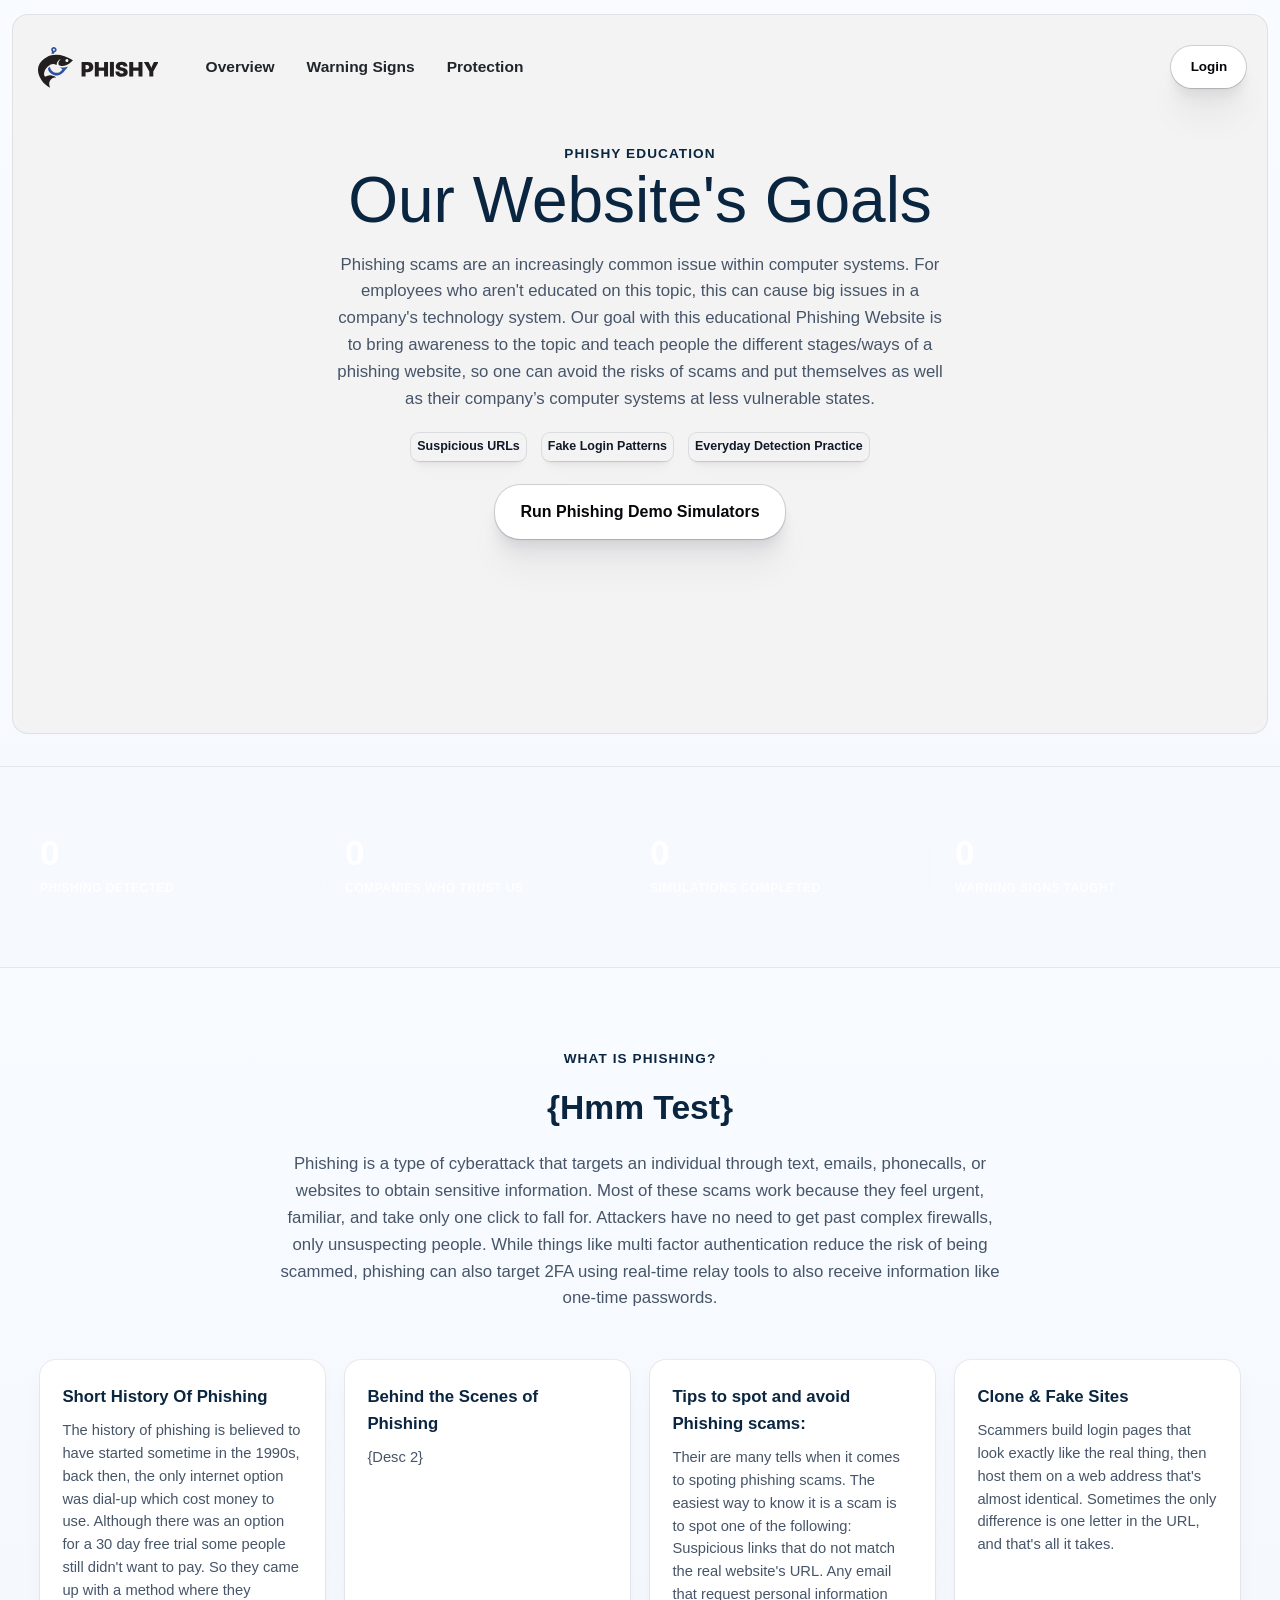
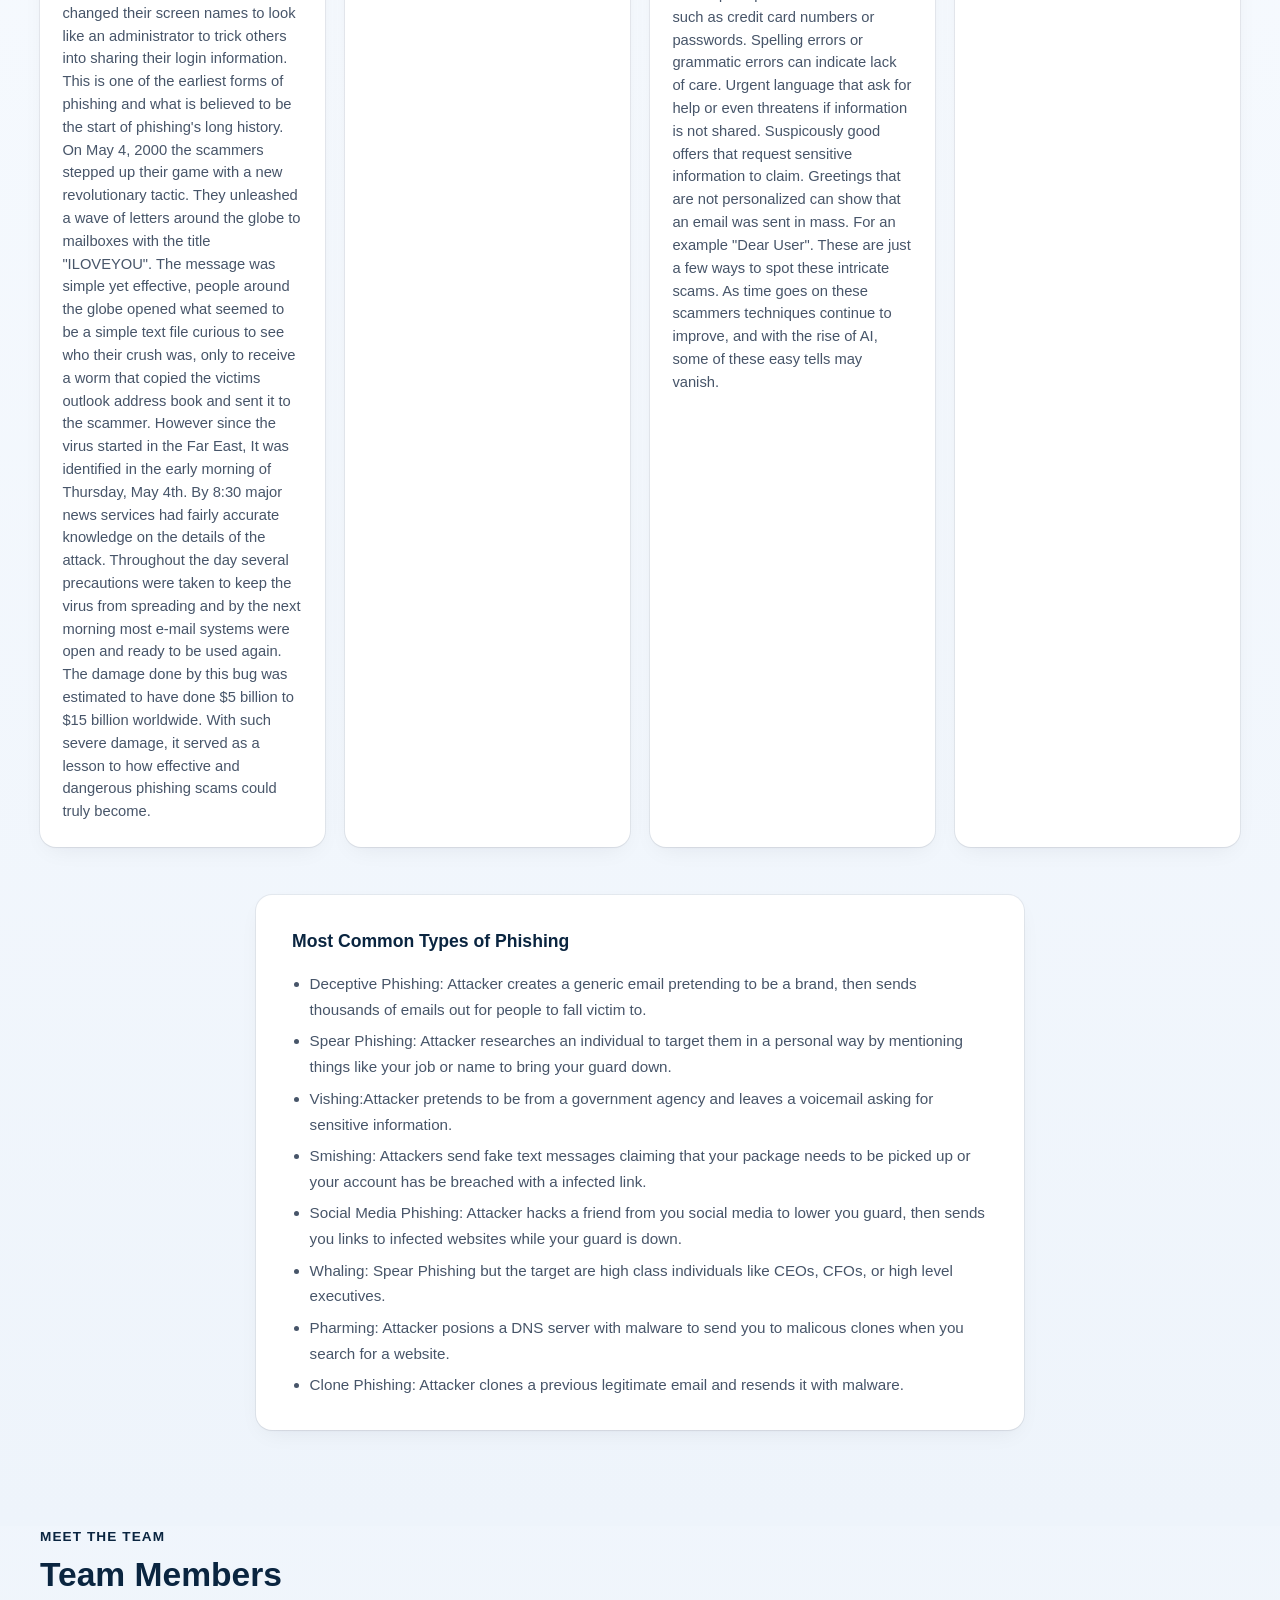
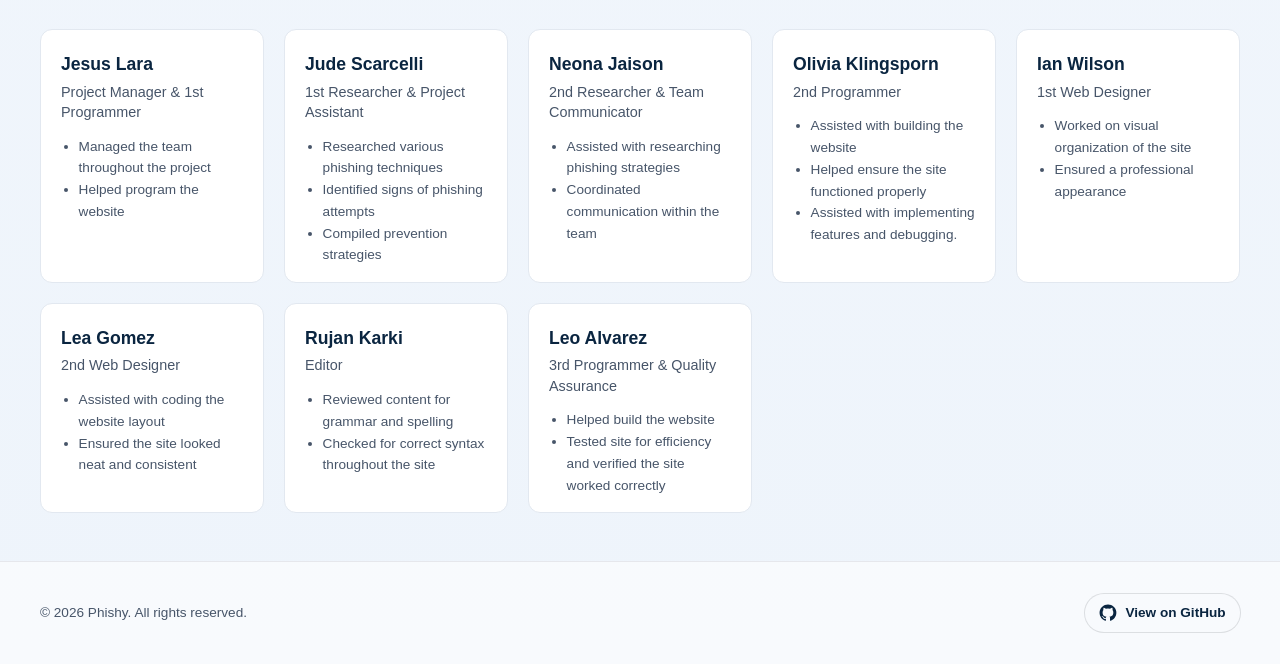
==== commit 6d630023: "Jude's Life work (aka my research)" ====
--- a/index.html
+++ b/index.html
@@ -86,10 +86,13 @@
         <div class="container hero-layout">
           <div class="hero-copy">
             <p class="eyebrow">Phishy Education</p>
-            <h1>Learn how to spot phishing before it reaches you. {}</h1>
+            <h1>Our Website's Goals</h1>
             <p class="subtitle">
-              Phishy is an education website focused on phishing detection, suspicious site awareness,
-              and the small warning signs people miss before they click.
+               Phishing scams are an increasingly common issue within computer systems.
+               For employees who aren't educated on this topic, this can cause big issues in a company's technology system. 
+               Our goal with this educational Phishing Website is to bring awareness to the topic and teach people the different stages/ways of a phishing website,
+               so one can avoid the risks of scams and put themselves as well as their company’s computer systems at less vulnerable states. 
+            
             </p>
             <div class="hero-proof">
               <span>Suspicious URLs</span>
@@ -129,31 +132,48 @@
           <p class="eyebrow">What Is Phishing?</p>
           <h2>{Hmm Test}</h2>
           <p class="phishing-info-lede">
-            Phishing is when someone pretends to be a person or company you trust so you'll hand over
-            a password, money, or access to your account. Most of these scams work because they feel
-            urgent, familiar, and take only one click to fall for.
+            Phishing is a type of cyberattack that targets an individual through text,
+            emails, phonecalls, or websites to obtain sensitive information. Most of these scams work because they feel
+            urgent, familiar, and take only one click to fall for. Attackers have no need to get past complex firewalls, 
+            only unsuspecting people. While things like multi factor authentication reduce the risk of being scammed,
+            phishing can also target 2FA using real-time relay tools to also receive information like one-time passwords.
           </p>
         </header>
 
         <div class="phishing-info-grid">
           <article class="phishing-info-card">
-            <h3>Email Phishing</h3>
+            <h3>Short History Of Phishing</h3>
             <p>
-              These are the mass emails that look like they came from your bank, a store you use, or even
-              a coworker. Watch for odd sender addresses, generic greetings like "Dear Customer," and
-              links that don't go where they say they do.
+              The history of phishing is believed to have started sometime in the 1990s, back then, the only internet option was dial-up which cost money to use.
+              Although there was an option for a 30 day free trial some people still didn't want to pay.
+              So they came up with a method where they changed their screen names to look like an administrator to trick others into sharing their login information.
+              This is one of the earliest forms of phishing and what is believed to be the start of phishing's long history.
+              On May 4, 2000 the scammers stepped up their game with a new revolutionary tactic. They unleashed a wave of letters around the globe to mailboxes with the title "ILOVEYOU".
+              The message was simple yet effective, people around the globe opened what seemed to be a simple text file curious to see who their crush was, only to receive a worm that copied the victims outlook address book and sent it to the scammer.
+              However since the virus started in the Far East, It was identified in the early morning of Thursday, May 4th. By 8:30 major news services had fairly accurate knowledge on the details of the attack.
+              Throughout the day several precautions were taken to keep the virus from spreading and by the next morning most e-mail systems were open and ready to be used again.
+              The damage done by this bug was estimated to have done $5 billion to $15 billion worldwide. 
+              With such severe damage, it served as a lesson to how effective and dangerous phishing scams could truly become.
             </p>
           </article>
           <article class="phishing-info-card">
-            <h3>{2}</h3>
+            <h3>Behind the Scenes of Phishing</h3>
             <p>
               {Desc 2}
             </p>
           </article>
           <article class="phishing-info-card">
-            <h3>{3}</h3>
+            <h3>Tips to spot and avoid Phishing scams:</h3>
             <p>
-              {Desc 3}
+            Their are many tells when it comes to spoting phishing scams. The easiest way to know it is a scam is to spot one of the following: 
+            Suspicious links that do not match the real website's URL.
+            Any email that request personal information such as credit card numbers or passwords.
+            Spelling errors or grammatic errors can indicate lack of care.
+            Urgent language that ask for help or even threatens if information is not shared.
+            Suspicously good offers that request sensitive information to claim.
+            Greetings that are not personalized can show that an email was sent in mass. For an example "Dear User".
+            These are just a few ways to spot these intricate scams. As time goes on these scammers techniques continue to improve, 
+            and with the rise of AI, some of these easy tells may vanish.
             </p>
           </article>
           <article class="phishing-info-card">
@@ -167,13 +187,16 @@
         </div>
 
         <div class="phishing-signs">
-          <h3>Warning signs to watch for</h3>
+          <h3>Most Common Types of Phishing</h3>
           <ul>
-            <li>Anyone asking for your password, a login code, or payment info.</li>
-            <li>Email addresses that look off, almost right but aren't quite correct.</li>
-            <li>Links where the text you see doesn't match the website it actually opens.</li>
-            <li>{1}</li>
-            <li>{2}</li>
+            <li>Deceptive Phishing: Attacker creates a generic email pretending to be a brand, then sends thousands of emails out for people to fall victim to.</li>
+            <li>Spear Phishing: Attacker researches an individual to target them in a personal way by mentioning things like your job or name to bring your guard down. </li>
+            <li>Vishing:Attacker pretends to be from a government agency and leaves a voicemail asking for sensitive information. </li>
+            <li>Smishing: Attackers send fake text messages claiming that your package needs to be picked up or your account has be breached with a infected link. </li>
+            <li>Social Media Phishing: Attacker hacks a friend from you social media to lower you guard, then sends you links to infected websites while your guard is down.</li>
+            <li>Whaling: Spear Phishing but the target are high class individuals like CEOs, CFOs, or high level executives.</li>
+            <li>Pharming: Attacker posions a DNS server with malware to send you to malicous clones when you search for a website.</li>
+            <li>Clone Phishing: Attacker clones a previous legitimate email and resends it with malware.</li>
           </ul>
         </div>
       </div>
